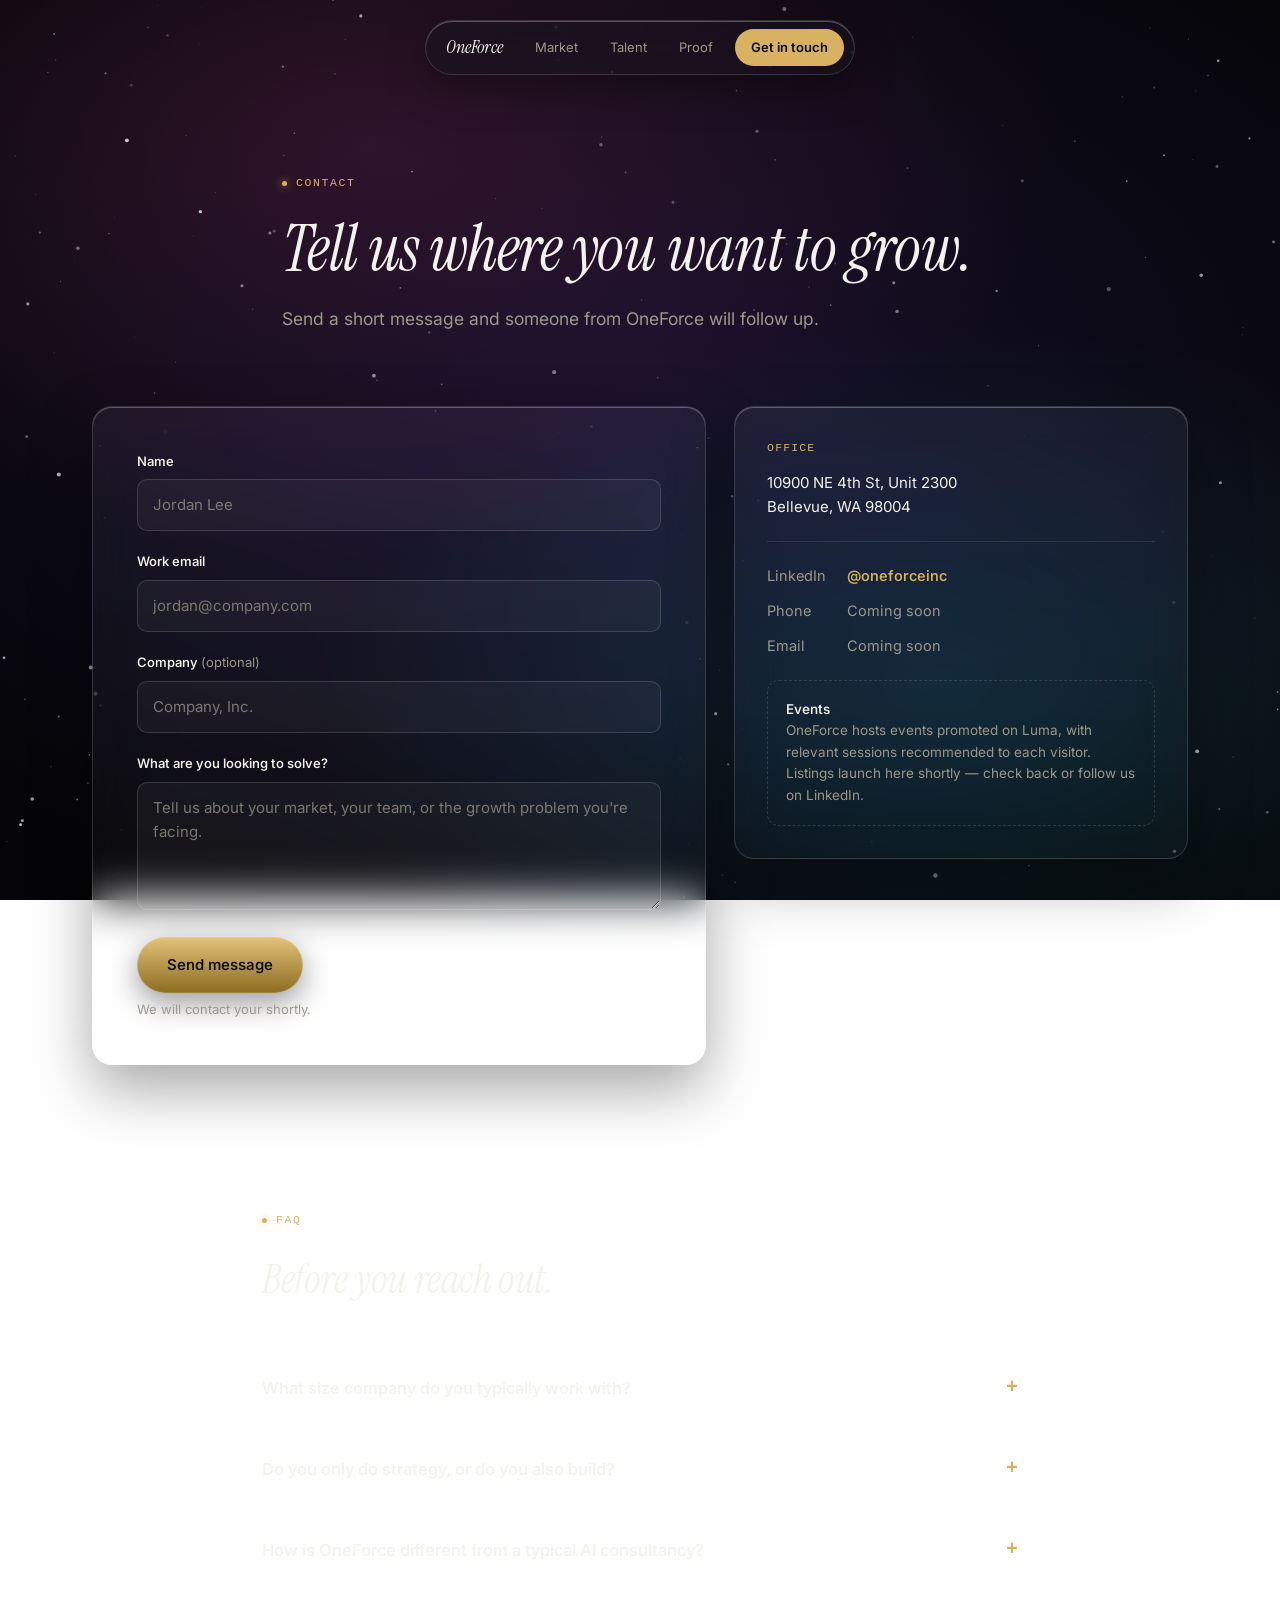
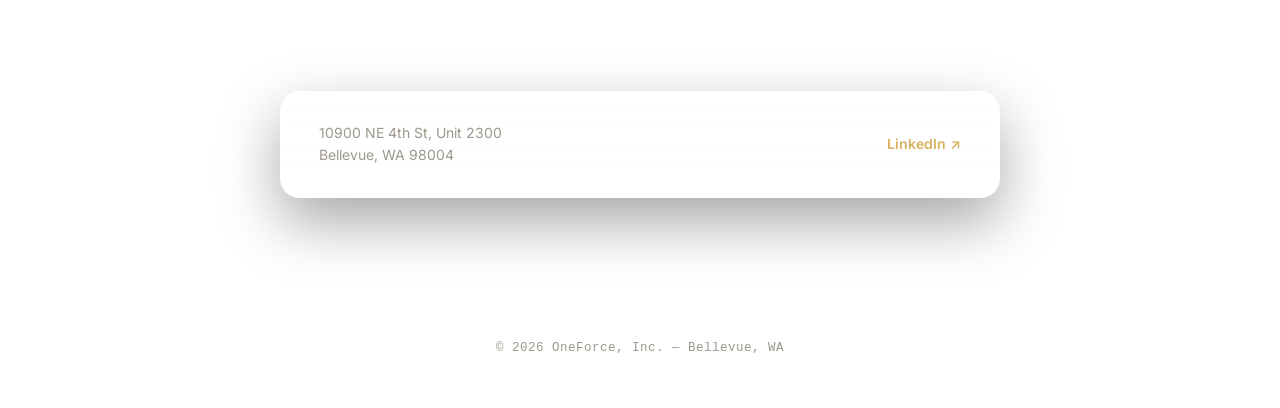
==== contact.html @ 1fc318dc "Add deep-space starfield + nebula background layers behind all content (borrowed from Input/stars.md" ====
<!doctype html>
<html lang="en">
<head>
<meta charset="utf-8" />
<meta name="viewport" content="width=device-width, initial-scale=1" />
<title>Contact — OneForce</title>
<link rel="icon" type="image/svg+xml" href="favicon.svg" />
<meta property="og:type" content="website" />
<meta property="og:title" content="Contact — OneForce" />
<meta property="og:description" content="Get in touch with OneForce to talk through your go-to-market or talent intelligence roadmap." />
<meta property="og:image" content="og-image.png" />
<meta property="og:image:width" content="1200" />
<meta property="og:image:height" content="630" />
<meta name="twitter:card" content="summary_large_image" />
<meta name="twitter:title" content="Contact — OneForce" />
<meta name="twitter:description" content="Get in touch with OneForce to talk through your go-to-market or talent intelligence roadmap." />
<meta name="twitter:image" content="og-image.png" />
<meta name="description" content="Get in touch with OneForce to talk through your go-to-market or talent intelligence roadmap." />
<link rel="preconnect" href="https://fonts.googleapis.com" />
<link rel="preconnect" href="https://fonts.gstatic.com" crossorigin />
<link href="https://fonts.googleapis.com/css2?family=Instrument+Serif:ital@0;1&family=Inter:wght@400;500;600&display=swap" rel="stylesheet" />
<style>
  :root {
    --bg:        oklch(14% 0.012 260);
    --bg-2:      oklch(18% 0.015 260);
    --fg:        oklch(96% 0.008 90);
    --muted:     oklch(68% 0.018 90);
    --accent:    oklch(78% 0.11 85);
    --accent-2:  oklch(55% 0.10 85);
    --danger:    oklch(70% 0.16 27);
    --glass:     rgba(255,255,255,0.05);
    --glass-2:   rgba(255,255,255,0.02);
    --glass-border: rgba(255,255,255,0.14);
    --glass-hi:  rgba(255,255,255,0.28);

    --font-display: 'Instrument Serif', Georgia, 'Iowan Old Style', serif;
    --font-body: 'Inter', -apple-system, BlinkMacSystemFont, 'Segoe UI', system-ui, sans-serif;
    --font-mono: ui-monospace, 'SF Mono', Menlo, monospace;
  }

  * { box-sizing: border-box; }
  html { scroll-behavior: smooth; }
  body {
    margin: 0;
    background: transparent;
    color: var(--fg);
    font-family: var(--font-body);
    font-size: 16px;
    line-height: 1.6;
    -webkit-font-smoothing: antialiased;
    overflow-x: hidden;
  }

  /* ---------- deep-space background layers (borrowed treatment, Input/stars.md) ---------- */
  .bg-nebula {
    position: fixed;
    inset: 0;
    z-index: -2;
    pointer-events: none;
    background:
      radial-gradient(ellipse 55% 45% at 18% 10%, rgba(255,77,157,0.14), transparent 62%),
      radial-gradient(ellipse 50% 42% at 84% 86%, rgba(70,229,255,0.12), transparent 62%),
      radial-gradient(ellipse 90% 75% at 50% 42%, rgba(27,20,56,0.65), transparent 72%),
      #050507;
    background-size: 160% 160%, 160% 160%, 120% 120%, 100% 100%;
    background-position: 0% 0%, 100% 100%, 50% 45%, 50% 50%;
    animation: nebula-drift 100s ease-in-out infinite alternate;
  }
  @keyframes nebula-drift {
    0%   { background-position: 0% 0%,  100% 100%, 50% 45%, 50% 50%; }
    100% { background-position: 6% 5%,  94% 95%,   54% 41%, 50% 50%; }
  }
  #bg-starfield {
    position: fixed;
    inset: 0;
    z-index: -1;
    pointer-events: none;
    width: 100%;
    height: 100%;
  }
  @media (prefers-reduced-motion: reduce) {
    .bg-nebula { animation: none; }
  }
  img, svg, canvas { display: block; max-width: 100%; }
  a { color: inherit; text-decoration: none; }
  p { margin: 0; }
  ul { margin: 0; padding: 0; list-style: none; }
  button { font: inherit; }

  .wrap { max-width: 1160px; margin: 0 auto; padding: 0 32px; }

  h1, h2, h3 {
    font-family: var(--font-display);
    font-style: italic;
    font-weight: 400;
    margin: 0;
    letter-spacing: -0.01em;
  }

  .eyebrow {
    display: inline-flex;
    align-items: center;
    gap: 9px;
    font-family: var(--font-mono);
    font-size: 11.5px;
    letter-spacing: 0.14em;
    text-transform: uppercase;
    color: var(--accent);
  }
  .eyebrow::before {
    content: "";
    width: 5px; height: 5px;
    border-radius: 50%;
    background: var(--accent);
    box-shadow: 0 0 8px var(--accent);
  }

  /* ---------- word-by-word blur reveal ---------- */
  .bw {
    display: inline-block;
    filter: blur(14px);
    opacity: 0;
    transform: translateY(0.2em);
    transition: filter 0.85s cubic-bezier(.2,.7,.2,1), opacity 0.85s cubic-bezier(.2,.7,.2,1), transform 0.85s cubic-bezier(.2,.7,.2,1);
  }
  .blur-target.in-view .bw { filter: blur(0); opacity: 1; transform: translateY(0); }
  @media (prefers-reduced-motion: reduce) {
    .bw { filter: none; opacity: 1; transform: none; transition: none; }
  }

  /* ---------- nav ---------- */
  .site-nav {
    position: fixed;
    top: 20px;
    left: 50%;
    transform: translateX(-50%);
    z-index: 200;
    display: flex;
    align-items: center;
    gap: 4px;
    padding: 8px 10px;
    border-radius: 999px;
    background: rgba(20,20,24,0.5);
    backdrop-filter: blur(16px) saturate(140%);
    -webkit-backdrop-filter: blur(16px) saturate(140%);
    border: 1px solid var(--glass-border);
    box-shadow: inset 0 1px 0 var(--glass-hi), 0 12px 40px rgba(0,0,0,0.35);
  }
  .site-nav .brand {
    font-family: var(--font-display);
    font-style: italic;
    font-size: 18px;
    padding: 0 14px 0 10px;
    color: var(--fg);
    white-space: nowrap;
  }
  .site-nav a.link {
    padding: 8px 14px;
    border-radius: 999px;
    font-size: 13px;
    color: var(--muted);
    transition: color 0.2s, background 0.2s;
    white-space: nowrap;
  }
  .site-nav a.link:hover { color: var(--fg); background: rgba(255,255,255,0.06); }
  .site-nav a.link[aria-current="page"] { color: var(--fg); background: rgba(255,255,255,0.08); }
  .site-nav .nav-cta {
    margin-left: 4px;
    padding: 8px 16px;
    border-radius: 999px;
    background: var(--accent);
    color: oklch(16% 0.01 260);
    font-size: 13px;
    font-weight: 600;
    white-space: nowrap;
  }
  @media (max-width: 720px) {
    .site-nav .link { display: none; }
  }

  /* ---------- glass primitives ---------- */
  .glass {
    background: linear-gradient(180deg, var(--glass), var(--glass-2));
    backdrop-filter: blur(22px) saturate(140%);
    -webkit-backdrop-filter: blur(22px) saturate(140%);
    border: 1px solid var(--glass-border);
    border-radius: 20px;
    box-shadow: inset 0 1px 0 var(--glass-hi), 0 24px 60px rgba(0,0,0,0.35);
    position: relative;
  }

  .btn {
    display: inline-flex;
    align-items: center;
    gap: 10px;
    padding: 16px 30px;
    border-radius: 999px;
    font-size: 15px;
    font-weight: 550;
    border: none;
    cursor: pointer;
    transition: transform 0.15s ease, box-shadow 0.2s ease, border-color 0.2s;
  }
  .btn:active { transform: translateY(1px); }
  .btn-gold {
    background: linear-gradient(180deg, oklch(83% 0.10 88), var(--accent-2));
    color: oklch(16% 0.01 260);
    box-shadow: 0 10px 30px rgba(0,0,0,0.4), 0 0 0 1px rgba(255,255,255,0.15) inset;
  }
  .btn-gold:hover { box-shadow: 0 14px 36px rgba(0,0,0,0.45), 0 0 24px color-mix(in oklch, var(--accent) 55%, transparent); }
  .btn-glass {
    background: linear-gradient(180deg, rgba(255,255,255,0.14), rgba(255,255,255,0.04));
    backdrop-filter: blur(14px);
    -webkit-backdrop-filter: blur(14px);
    border: 1px solid var(--glass-border);
    color: var(--fg);
    box-shadow: inset 0 1px 0 var(--glass-hi);
  }
  .btn-glass:hover { border-color: color-mix(in oklch, var(--accent) 50%, var(--glass-border)); }

  /* ---------- page hero ---------- */
  .page-hero {
    padding: 168px 0 72px;
    position: relative;
  }
  .page-hero .wrap { max-width: 780px; }
  .page-hero h1 {
    font-size: clamp(38px, 5.4vw, 64px);
    line-height: 1.08;
    margin: 20px 0 22px;
  }
  .page-hero .lede {
    max-width: 56ch;
    font-size: 17.5px;
    color: var(--muted);
    line-height: 1.65;
  }

  /* ---------- chapters ---------- */
  .chapter { padding: 0 0 140px; position: relative; }
  .chapter.tight { padding: 0 0 100px; }

  /* ---------- contact grid ---------- */
  .contact-grid { display: grid; grid-template-columns: 1.15fr 0.85fr; gap: 28px; align-items: start; }
  .contact-card { padding: 44px; }

  .form-field { margin-bottom: 20px; }
  .form-field label { display: block; font-size: 13px; font-weight: 550; margin-bottom: 8px; color: var(--fg); }
  .form-field input, .form-field textarea {
    width: 100%;
    padding: 13px 15px;
    border-radius: 10px;
    background: rgba(255,255,255,0.04);
    border: 1px solid var(--glass-border);
    font: inherit;
    font-size: 15px;
    color: var(--fg);
  }
  .form-field input::placeholder, .form-field textarea::placeholder { color: color-mix(in oklch, var(--muted) 75%, transparent); }
  .form-field input:focus, .form-field textarea:focus {
    outline: none;
    border-color: var(--accent);
    box-shadow: 0 0 0 3px color-mix(in oklch, var(--accent) 25%, transparent);
  }
  .form-field textarea { resize: vertical; min-height: 128px; }
  .form-error { color: var(--danger); font-size: 12.5px; margin-top: 7px; display: none; }
  .form-field.invalid input, .form-field.invalid textarea { border-color: var(--danger); }
  .form-field.invalid .form-error { display: block; }
  .form-note { font-size: 13px; color: var(--muted); margin-top: 6px; }
  .form-status { margin-top: 18px; font-size: 14.5px; padding: 14px 16px; border-radius: 10px; display: none; border: 1px solid var(--glass-border); }
  .form-status.show { display: block; }
  .form-status.ok { color: var(--fg); background: color-mix(in oklch, var(--accent-2) 22%, var(--bg-2)); border-color: color-mix(in oklch, var(--accent) 40%, var(--glass-border)); }

  .info-card { padding: 32px; }
  .info-card h3 { font-family: var(--font-mono); font-style: normal; font-size: 11.5px; letter-spacing: 0.1em; text-transform: uppercase; color: var(--accent); margin-bottom: 14px; }
  .info-card .addr { font-size: 15px; color: var(--fg); margin-bottom: 22px; line-height: 1.6; }
  .info-card .divider { height: 1px; background: rgba(255,255,255,0.1); margin: 22px 0; }
  .info-card .row { display: flex; align-items: center; gap: 10px; font-size: 14.5px; margin-bottom: 12px; }
  .info-card .row .k { color: var(--muted); min-width: 70px; }
  .info-card .row a { color: var(--accent); font-weight: 550; }
  .events-note { margin-top: 22px; padding: 18px; border: 1px dashed var(--glass-border); border-radius: 12px; font-size: 13.5px; color: var(--muted); line-height: 1.6; }
  .events-note strong { color: var(--fg); font-weight: 550; }

  /* ---------- FAQ ---------- */
  .faq-list { display: flex; flex-direction: column; }
  .faq-item { border-top: 1px solid rgba(255,255,255,0.1); padding: 24px 0; }
  .faq-item:last-child { border-bottom: 1px solid rgba(255,255,255,0.1); }
  .faq-item summary {
    cursor: pointer;
    font-family: var(--font-body);
    font-size: 16.5px;
    font-weight: 550;
    list-style: none;
    display: flex;
    justify-content: space-between;
    align-items: center;
    gap: 20px;
  }
  .faq-item summary::-webkit-details-marker { display: none; }
  .faq-item summary::after {
    content: "+";
    font-family: var(--font-mono);
    color: var(--accent);
    font-size: 20px;
    flex: none;
    transition: transform 0.2s;
  }
  .faq-item[open] summary::after { content: "\2212"; }
  .faq-item p { margin-top: 14px; color: var(--muted); font-size: 15px; line-height: 1.7; max-width: 70ch; }

  /* ---------- closing / contact strip (matches home) ---------- */
  .contact-strip {
    max-width: 720px;
    margin: 0 auto;
    padding: 30px 38px;
    display: flex;
    justify-content: space-between;
    align-items: center;
    flex-wrap: wrap;
    gap: 18px;
  }
  .contact-strip .addr { font-size: 14px; color: var(--muted); line-height: 1.6; }
  .contact-strip a.social { font-size: 14px; font-weight: 600; color: var(--accent); }

  .site-foot {
    text-align: center;
    padding: 40px 0 50px;
    font-size: 12.5px;
    color: var(--muted);
    font-family: var(--font-mono);
    letter-spacing: 0.04em;
  }

  @media (max-width: 900px) {
    .contact-grid { grid-template-columns: 1fr; }
    .contact-card { padding: 30px; }
    .chapter { padding: 0 0 96px; }
    .page-hero { padding: 140px 0 56px; }
    .contact-strip { flex-direction: column; align-items: flex-start; text-align: left; }
  }
  @media (max-width: 560px) {
    .wrap { padding: 0 20px; }
  }
</style>
</head>
<body>

<script>
(function () {
  var nebula = document.createElement('div');
  nebula.className = 'bg-nebula';
  nebula.setAttribute('aria-hidden', 'true');
  document.body.insertBefore(nebula, document.body.firstChild);

  var bgCanvas = document.createElement('canvas');
  bgCanvas.id = 'bg-starfield';
  bgCanvas.setAttribute('aria-hidden', 'true');
  document.body.insertBefore(bgCanvas, nebula.nextSibling);

  var ctx = bgCanvas.getContext('2d');
  var reduceMotion = window.matchMedia('(prefers-reduced-motion: reduce)').matches;
  var layers;

  var DEPTHS = [
    { count: 140, r: [0.4, 1.0], speed: 0.006, alpha: [0.25, 0.5] },
    { count: 90,  r: [0.8, 1.6], speed: 0.014, alpha: [0.4, 0.7] },
    { count: 45,  r: [1.2, 2.2], speed: 0.026, alpha: [0.55, 0.9] }
  ];

  function resizeBg() {
    bgCanvas.width = window.innerWidth * devicePixelRatio;
    bgCanvas.height = window.innerHeight * devicePixelRatio;
    bgCanvas.style.width = window.innerWidth + 'px';
    bgCanvas.style.height = window.innerHeight + 'px';
    ctx.setTransform(devicePixelRatio, 0, 0, devicePixelRatio, 0, 0);
  }

  function initBg() {
    var w = window.innerWidth, h = window.innerHeight;
    layers = DEPTHS.map(function (d) {
      var stars = [];
      for (var i = 0; i < d.count; i++) {
        stars.push({
          x: Math.random() * w,
          y: Math.random() * h,
          r: d.r[0] + Math.random() * (d.r[1] - d.r[0]),
          a: d.alpha[0] + Math.random() * (d.alpha[1] - d.alpha[0]),
          tw: Math.random() * Math.PI * 2
        });
      }
      return { stars: stars, speed: d.speed };
    });
  }

  function stepBg(t) {
    var w = window.innerWidth, h = window.innerHeight;
    ctx.clearRect(0, 0, w, h);
    layers.forEach(function (layer) {
      layer.stars.forEach(function (s) {
        s.y += layer.speed;
        if (s.y > h) { s.y = 0; s.x = Math.random() * w; }
        var flicker = reduceMotion ? 1 : 0.75 + 0.25 * Math.sin(t / 900 + s.tw);
        ctx.beginPath();
        ctx.arc(s.x, s.y, s.r, 0, Math.PI * 2);
        ctx.fillStyle = 'rgba(232,236,245,' + (s.a * flicker) + ')';
        ctx.fill();
      });
    });
    if (!reduceMotion) requestAnimationFrame(stepBg);
  }

  resizeBg();
  initBg();
  stepBg(0);
  window.addEventListener('resize', function () { resizeBg(); initBg(); if (reduceMotion) stepBg(0); });
})();
</script>

<nav class="site-nav" data-od-id="nav">
  <span class="brand">OneForce</span>
  <a href="index.html#intelligence" class="link">Market</a>
  <a href="index.html#talent" class="link">Talent</a>
  <a href="index.html#proof" class="link">Proof</a>
  <a href="contact.html" class="nav-cta" aria-current="page">Get in touch</a>
</nav>

<header class="page-hero" data-od-id="hero">
  <div class="wrap">
    <span class="eyebrow">Contact</span>
    <h1 class="blur-target">Tell us where you want to grow.</h1>
    <p class="lede">Send a short message and someone from OneForce will follow up.</p>
  </div>
</header>

<section class="chapter" data-od-id="contact-main">
  <div class="wrap contact-grid">
    <div class="glass contact-card">
      <form id="contact-form" novalidate>
        <div class="form-field">
          <label for="f-name">Name</label>
          <input type="text" id="f-name" name="name" placeholder="Jordan Lee" autocomplete="name" />
          <p class="form-error">Please enter your name.</p>
        </div>
        <div class="form-field">
          <label for="f-email">Work email</label>
          <input type="email" id="f-email" name="email" placeholder="jordan@company.com" autocomplete="email" />
          <p class="form-error">Please enter a valid email address.</p>
        </div>
        <div class="form-field">
          <label for="f-company">Company <span style="color:var(--muted); font-weight:400;">(optional)</span></label>
          <input type="text" id="f-company" name="company" placeholder="Company, Inc." autocomplete="organization" />
        </div>
        <div class="form-field">
          <label for="f-message">What are you looking to solve?</label>
          <textarea id="f-message" name="message" placeholder="Tell us about your market, your team, or the growth problem you're facing."></textarea>
          <p class="form-error">Tell us a little more — a sentence or two is enough.</p>
        </div>
        <button type="submit" class="btn btn-gold">Send message</button>
        <p class="form-note">We will contact your shortly.</p>
        <div class="form-status" id="form-status"></div>
      </form>
    </div>

    <aside class="glass info-card">
      <h3>Office</h3>
      <p class="addr">10900 NE 4th St, Unit 2300<br />Bellevue, WA 98004</p>
      <div class="divider"></div>
      <div class="row"><span class="k">LinkedIn</span><a href="https://www.linkedin.com/company/oneforceinc/" target="_blank" rel="noopener">@oneforceinc</a></div>
      <div class="row"><span class="k">Phone</span><span style="color:var(--muted);">Coming soon</span></div>
      <div class="row"><span class="k">Email</span><span style="color:var(--muted);">Coming soon</span></div>
      <div class="events-note">
        <strong>Events</strong><br />
        OneForce hosts events promoted on Luma, with relevant sessions recommended to each visitor. Listings launch here shortly — check back or follow us on LinkedIn.
      </div>
    </aside>
  </div>
</section>

<section class="chapter tight" data-od-id="faq">
  <div class="wrap" style="max-width: 820px;">
    <span class="eyebrow">FAQ</span>
    <h2 class="blur-target" style="margin-top: 16px; font-size: clamp(28px, 3.4vw, 40px);">Before you reach out.</h2>
    <div class="faq-list" style="margin-top: 36px;">
      <details class="faq-item">
        <summary>What size company do you typically work with?</summary>
        <p>Most engagements are with mid-market and enterprise companies in roughly the $100M–$1B revenue range — often technology services businesses, though we work across industries with companies that are technology-literate and ready to adopt agentic AI.</p>
      </details>
      <details class="faq-item">
        <summary>Do you only do strategy, or do you also build?</summary>
        <p>Both. We prioritize an AI-adoption roadmap by impact and ROI, then can drive the transformation ourselves and build custom solutions where warranted.</p>
      </details>
      <details class="faq-item">
        <summary>How is OneForce different from a typical AI consultancy?</summary>
        <p>We combine transformation-level business dialogue with deep technical roots — the team has enterprise IT-deployment and product-engineering backgrounds from companies like Apple, Microsoft, HP, Intel, and Amazon, plus serial-entrepreneurship experience scaling startups past $100M in revenue.</p>
      </details>
    </div>
  </div>
</section>

<section class="chapter tight" data-od-id="closing-strip">
  <div class="wrap">
    <div class="glass contact-strip">
      <div class="addr">10900 NE 4th St, Unit 2300<br />Bellevue, WA 98004</div>
      <a href="https://www.linkedin.com/company/oneforceinc/" target="_blank" rel="noopener" class="social">LinkedIn ↗</a>
    </div>
  </div>
</section>

<footer class="site-foot" data-od-id="footer">© 2026 OneForce, Inc. — Bellevue, WA</footer>

<script>
(function () {
  // ---------- word-by-word blur reveal ----------
  function wrapWords(el) {
    var text = el.textContent;
    el.innerHTML = text.split(/(\s+)/).map(function (part) {
      if (part.trim() === '') return part;
      return '<span class="bw">' + part + '</span>';
    }).join('');
    var i = 0;
    el.querySelectorAll('.bw').forEach(function (span) {
      span.style.transitionDelay = (i * 45) + 'ms';
      i++;
    });
  }
  var targets = document.querySelectorAll('.blur-target');
  targets.forEach(wrapWords);

  if ('IntersectionObserver' in window) {
    var io = new IntersectionObserver(function (entries) {
      entries.forEach(function (entry) {
        if (entry.isIntersecting) {
          entry.target.classList.add('in-view');
          io.unobserve(entry.target);
        }
      });
    }, { threshold: 0.4 });
    targets.forEach(function (t) { io.observe(t); });
  } else {
    targets.forEach(function (t) { t.classList.add('in-view'); });
  }

  // ---------- contact form ----------
  // Deployed as a Google Apps Script Web App bound to the intake Sheet —
  // it appends a row and emails the notify address in one doPost(). See
  // the Code.gs shared alongside this file for the exact script.
  var SHEET_ENDPOINT = 'https://script.google.com/macros/s/AKfycbzWoucciRr1GAkGWt4qey-22a7hxx4Ns76UbYdkIoBStPXYkrtLNIcgG5QmvM5SS-G2/exec';

  var form = document.getElementById('contact-form');
  if (!form) return;
  var status = document.getElementById('form-status');
  var submitBtn = form.querySelector('button[type="submit"]');
  var submitLabel = submitBtn ? submitBtn.textContent : 'Send message';

  function setInvalid(field, invalid) {
    field.closest('.form-field').classList.toggle('invalid', invalid);
  }

  form.addEventListener('submit', function (e) {
    e.preventDefault();
    var name = form.querySelector('#f-name');
    var email = form.querySelector('#f-email');
    var company = form.querySelector('#f-company');
    var message = form.querySelector('#f-message');
    var emailOk = /^[^\s@]+@[^\s@]+\.[^\s@]+$/.test(email.value.trim());
    var nameOk = name.value.trim().length > 1;
    var messageOk = message.value.trim().length > 8;

    setInvalid(name, !nameOk);
    setInvalid(email, !emailOk);
    setInvalid(message, !messageOk);

    if (!nameOk || !emailOk || !messageOk) {
      status.textContent = 'Please fill in your name, a valid email, and a short message.';
      status.className = 'form-status show';
      return;
    }

    var payload = new FormData();
    payload.append('name', name.value.trim());
    payload.append('email', email.value.trim());
    payload.append('company', company.value.trim());
    payload.append('message', message.value.trim());
    payload.append('page', location.href);
    payload.append('submittedAt', new Date().toISOString());

    if (submitBtn) { submitBtn.disabled = true; submitBtn.textContent = 'Sending…'; }

    // mode: 'no-cors' — Apps Script Web Apps don't return CORS headers, so
    // the response is opaque. That's fine: the script has already appended
    // the row and sent the email server-side by the time fetch resolves.
    // A network-level failure (offline, wrong URL, script not deployed)
    // still rejects the promise and falls into .catch below.
    fetch(SHEET_ENDPOINT, { method: 'POST', mode: 'no-cors', body: payload })
      .then(function () {
        form.reset();
        status.textContent = 'Thanks — your message is on its way. We typically reply within one business day.';
        status.className = 'form-status show ok';
      })
      .catch(function () {
        status.textContent = 'Something went wrong sending your message — please email us directly or reach out via LinkedIn.';
        status.className = 'form-status show';
      })
      .then(function () {
        if (submitBtn) { submitBtn.disabled = false; submitBtn.textContent = submitLabel; }
      });
  });
})();
</script>
</body>
</html>
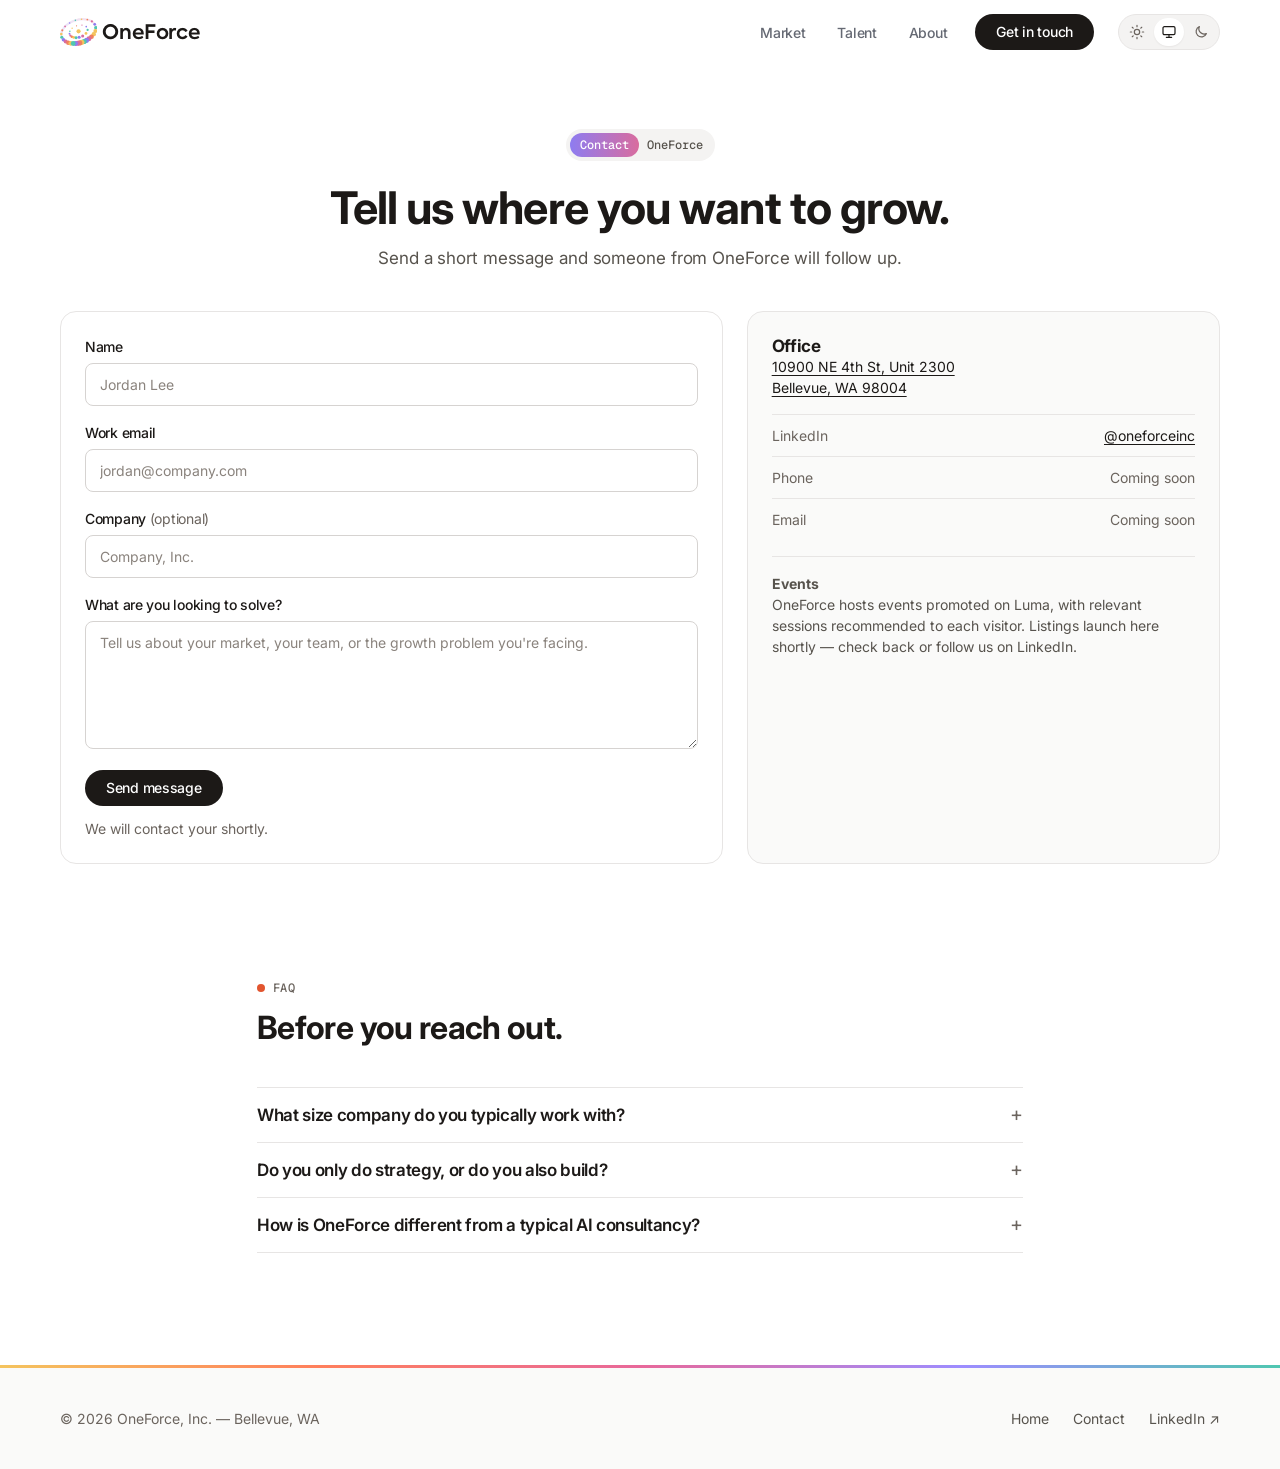
==== commit 45ec3fcf: "Deploy oneforce-website-design-7 to production Activity: ACT-00794" ====
--- a/contact.html
+++ b/contact.html
@@ -5,449 +5,70 @@
 <meta name="viewport" content="width=device-width, initial-scale=1" />
 <title>Contact — OneForce</title>
 <link rel="icon" type="image/svg+xml" href="favicon.svg" />
+<meta name="description" content="OneForce deploys agentic AI to map your market's hidden opportunity, and the talent to capture it." />
 <meta property="og:type" content="website" />
 <meta property="og:title" content="Contact — OneForce" />
-<meta property="og:description" content="Get in touch with OneForce to talk through your go-to-market or talent intelligence roadmap." />
+<meta property="og:description" content="OneForce deploys agentic AI to map your market's hidden opportunity, and the talent to capture it." />
 <meta property="og:image" content="og-image.png" />
-<meta property="og:image:width" content="1200" />
-<meta property="og:image:height" content="630" />
 <meta name="twitter:card" content="summary_large_image" />
-<meta name="twitter:title" content="Contact — OneForce" />
-<meta name="twitter:description" content="Get in touch with OneForce to talk through your go-to-market or talent intelligence roadmap." />
-<meta name="twitter:image" content="og-image.png" />
-<meta name="description" content="Get in touch with OneForce to talk through your go-to-market or talent intelligence roadmap." />
 <link rel="preconnect" href="https://fonts.googleapis.com" />
 <link rel="preconnect" href="https://fonts.gstatic.com" crossorigin />
-<link href="https://fonts.googleapis.com/css2?family=Instrument+Serif:ital@0;1&family=Inter:wght@400;500;600&display=swap" rel="stylesheet" />
-<style>
-  :root {
-    --bg:        oklch(14% 0.012 260);
-    --bg-2:      oklch(18% 0.015 260);
-    --fg:        oklch(96% 0.008 90);
-    --muted:     oklch(68% 0.018 90);
-    --accent:    oklch(78% 0.11 85);
-    --accent-2:  oklch(55% 0.10 85);
-    --danger:    oklch(70% 0.16 27);
-    --glass:     rgba(255,255,255,0.05);
-    --glass-2:   rgba(255,255,255,0.02);
-    --glass-border: rgba(255,255,255,0.14);
-    --glass-hi:  rgba(255,255,255,0.28);
-
-    --font-display: 'Instrument Serif', Georgia, 'Iowan Old Style', serif;
-    --font-body: 'Inter', -apple-system, BlinkMacSystemFont, 'Segoe UI', system-ui, sans-serif;
-    --font-mono: ui-monospace, 'SF Mono', Menlo, monospace;
-  }
-
-  * { box-sizing: border-box; }
-  html { scroll-behavior: smooth; }
-  body {
-    margin: 0;
-    background: transparent;
-    color: var(--fg);
-    font-family: var(--font-body);
-    font-size: 16px;
-    line-height: 1.6;
-    -webkit-font-smoothing: antialiased;
-    overflow-x: hidden;
-  }
-
-  /* ---------- deep-space background layers (borrowed treatment, Input/stars.md) ---------- */
-  .bg-nebula {
-    position: fixed;
-    inset: 0;
-    z-index: -2;
-    pointer-events: none;
-    background:
-      radial-gradient(ellipse 55% 45% at 18% 10%, rgba(255,77,157,0.14), transparent 62%),
-      radial-gradient(ellipse 50% 42% at 84% 86%, rgba(70,229,255,0.12), transparent 62%),
-      radial-gradient(ellipse 90% 75% at 50% 42%, rgba(27,20,56,0.65), transparent 72%),
-      #050507;
-    background-size: 160% 160%, 160% 160%, 120% 120%, 100% 100%;
-    background-position: 0% 0%, 100% 100%, 50% 45%, 50% 50%;
-    animation: nebula-drift 100s ease-in-out infinite alternate;
-  }
-  @keyframes nebula-drift {
-    0%   { background-position: 0% 0%,  100% 100%, 50% 45%, 50% 50%; }
-    100% { background-position: 6% 5%,  94% 95%,   54% 41%, 50% 50%; }
-  }
-  #bg-starfield {
-    position: fixed;
-    inset: 0;
-    z-index: -1;
-    pointer-events: none;
-    width: 100%;
-    height: 100%;
-  }
-  @media (prefers-reduced-motion: reduce) {
-    .bg-nebula { animation: none; }
-  }
-  img, svg, canvas { display: block; max-width: 100%; }
-  a { color: inherit; text-decoration: none; }
-  p { margin: 0; }
-  ul { margin: 0; padding: 0; list-style: none; }
-  button { font: inherit; }
-
-  .wrap { max-width: 1160px; margin: 0 auto; padding: 0 32px; }
-
-  h1, h2, h3 {
-    font-family: var(--font-display);
-    font-style: italic;
-    font-weight: 400;
-    margin: 0;
-    letter-spacing: -0.01em;
-  }
-
-  .eyebrow {
-    display: inline-flex;
-    align-items: center;
-    gap: 9px;
-    font-family: var(--font-mono);
-    font-size: 11.5px;
-    letter-spacing: 0.14em;
-    text-transform: uppercase;
-    color: var(--accent);
-  }
-  .eyebrow::before {
-    content: "";
-    width: 5px; height: 5px;
-    border-radius: 50%;
-    background: var(--accent);
-    box-shadow: 0 0 8px var(--accent);
-  }
-
-  /* ---------- word-by-word blur reveal ---------- */
-  .bw {
-    display: inline-block;
-    filter: blur(14px);
-    opacity: 0;
-    transform: translateY(0.2em);
-    transition: filter 0.85s cubic-bezier(.2,.7,.2,1), opacity 0.85s cubic-bezier(.2,.7,.2,1), transform 0.85s cubic-bezier(.2,.7,.2,1);
-  }
-  .blur-target.in-view .bw { filter: blur(0); opacity: 1; transform: translateY(0); }
-  @media (prefers-reduced-motion: reduce) {
-    .bw { filter: none; opacity: 1; transform: none; transition: none; }
-  }
-
-  /* ---------- nav ---------- */
-  .site-nav {
-    position: fixed;
-    top: 20px;
-    left: 50%;
-    transform: translateX(-50%);
-    z-index: 200;
-    display: flex;
-    align-items: center;
-    gap: 4px;
-    padding: 8px 10px;
-    border-radius: 999px;
-    background: rgba(20,20,24,0.5);
-    backdrop-filter: blur(16px) saturate(140%);
-    -webkit-backdrop-filter: blur(16px) saturate(140%);
-    border: 1px solid var(--glass-border);
-    box-shadow: inset 0 1px 0 var(--glass-hi), 0 12px 40px rgba(0,0,0,0.35);
-  }
-  .site-nav .brand {
-    font-family: var(--font-display);
-    font-style: italic;
-    font-size: 18px;
-    padding: 0 14px 0 10px;
-    color: var(--fg);
-    white-space: nowrap;
-  }
-  .site-nav a.link {
-    padding: 8px 14px;
-    border-radius: 999px;
-    font-size: 13px;
-    color: var(--muted);
-    transition: color 0.2s, background 0.2s;
-    white-space: nowrap;
-  }
-  .site-nav a.link:hover { color: var(--fg); background: rgba(255,255,255,0.06); }
-  .site-nav a.link[aria-current="page"] { color: var(--fg); background: rgba(255,255,255,0.08); }
-  .site-nav .nav-cta {
-    margin-left: 4px;
-    padding: 8px 16px;
-    border-radius: 999px;
-    background: var(--accent);
-    color: oklch(16% 0.01 260);
-    font-size: 13px;
-    font-weight: 600;
-    white-space: nowrap;
-  }
-  @media (max-width: 720px) {
-    .site-nav .link { display: none; }
-  }
-
-  /* ---------- glass primitives ---------- */
-  .glass {
-    background: linear-gradient(180deg, var(--glass), var(--glass-2));
-    backdrop-filter: blur(22px) saturate(140%);
-    -webkit-backdrop-filter: blur(22px) saturate(140%);
-    border: 1px solid var(--glass-border);
-    border-radius: 20px;
-    box-shadow: inset 0 1px 0 var(--glass-hi), 0 24px 60px rgba(0,0,0,0.35);
-    position: relative;
-  }
-
-  .btn {
-    display: inline-flex;
-    align-items: center;
-    gap: 10px;
-    padding: 16px 30px;
-    border-radius: 999px;
-    font-size: 15px;
-    font-weight: 550;
-    border: none;
-    cursor: pointer;
-    transition: transform 0.15s ease, box-shadow 0.2s ease, border-color 0.2s;
-  }
-  .btn:active { transform: translateY(1px); }
-  .btn-gold {
-    background: linear-gradient(180deg, oklch(83% 0.10 88), var(--accent-2));
-    color: oklch(16% 0.01 260);
-    box-shadow: 0 10px 30px rgba(0,0,0,0.4), 0 0 0 1px rgba(255,255,255,0.15) inset;
-  }
-  .btn-gold:hover { box-shadow: 0 14px 36px rgba(0,0,0,0.45), 0 0 24px color-mix(in oklch, var(--accent) 55%, transparent); }
-  .btn-glass {
-    background: linear-gradient(180deg, rgba(255,255,255,0.14), rgba(255,255,255,0.04));
-    backdrop-filter: blur(14px);
-    -webkit-backdrop-filter: blur(14px);
-    border: 1px solid var(--glass-border);
-    color: var(--fg);
-    box-shadow: inset 0 1px 0 var(--glass-hi);
-  }
-  .btn-glass:hover { border-color: color-mix(in oklch, var(--accent) 50%, var(--glass-border)); }
-
-  /* ---------- page hero ---------- */
-  .page-hero {
-    padding: 168px 0 72px;
-    position: relative;
-  }
-  .page-hero .wrap { max-width: 780px; }
-  .page-hero h1 {
-    font-size: clamp(38px, 5.4vw, 64px);
-    line-height: 1.08;
-    margin: 20px 0 22px;
-  }
-  .page-hero .lede {
-    max-width: 56ch;
-    font-size: 17.5px;
-    color: var(--muted);
-    line-height: 1.65;
-  }
-
-  /* ---------- chapters ---------- */
-  .chapter { padding: 0 0 140px; position: relative; }
-  .chapter.tight { padding: 0 0 100px; }
-
-  /* ---------- contact grid ---------- */
-  .contact-grid { display: grid; grid-template-columns: 1.15fr 0.85fr; gap: 28px; align-items: start; }
-  .contact-card { padding: 44px; }
-
-  .form-field { margin-bottom: 20px; }
-  .form-field label { display: block; font-size: 13px; font-weight: 550; margin-bottom: 8px; color: var(--fg); }
-  .form-field input, .form-field textarea {
-    width: 100%;
-    padding: 13px 15px;
-    border-radius: 10px;
-    background: rgba(255,255,255,0.04);
-    border: 1px solid var(--glass-border);
-    font: inherit;
-    font-size: 15px;
-    color: var(--fg);
-  }
-  .form-field input::placeholder, .form-field textarea::placeholder { color: color-mix(in oklch, var(--muted) 75%, transparent); }
-  .form-field input:focus, .form-field textarea:focus {
-    outline: none;
-    border-color: var(--accent);
-    box-shadow: 0 0 0 3px color-mix(in oklch, var(--accent) 25%, transparent);
-  }
-  .form-field textarea { resize: vertical; min-height: 128px; }
-  .form-error { color: var(--danger); font-size: 12.5px; margin-top: 7px; display: none; }
-  .form-field.invalid input, .form-field.invalid textarea { border-color: var(--danger); }
-  .form-field.invalid .form-error { display: block; }
-  .form-note { font-size: 13px; color: var(--muted); margin-top: 6px; }
-  .form-status { margin-top: 18px; font-size: 14.5px; padding: 14px 16px; border-radius: 10px; display: none; border: 1px solid var(--glass-border); }
-  .form-status.show { display: block; }
-  .form-status.ok { color: var(--fg); background: color-mix(in oklch, var(--accent-2) 22%, var(--bg-2)); border-color: color-mix(in oklch, var(--accent) 40%, var(--glass-border)); }
-
-  .info-card { padding: 32px; }
-  .info-card h3 { font-family: var(--font-mono); font-style: normal; font-size: 11.5px; letter-spacing: 0.1em; text-transform: uppercase; color: var(--accent); margin-bottom: 14px; }
-  .info-card .addr { font-size: 15px; color: var(--fg); margin-bottom: 22px; line-height: 1.6; }
-  .info-card .divider { height: 1px; background: rgba(255,255,255,0.1); margin: 22px 0; }
-  .info-card .row { display: flex; align-items: center; gap: 10px; font-size: 14.5px; margin-bottom: 12px; }
-  .info-card .row .k { color: var(--muted); min-width: 70px; }
-  .info-card .row a { color: var(--accent); font-weight: 550; }
-  .events-note { margin-top: 22px; padding: 18px; border: 1px dashed var(--glass-border); border-radius: 12px; font-size: 13.5px; color: var(--muted); line-height: 1.6; }
-  .events-note strong { color: var(--fg); font-weight: 550; }
-
-  /* ---------- FAQ ---------- */
-  .faq-list { display: flex; flex-direction: column; }
-  .faq-item { border-top: 1px solid rgba(255,255,255,0.1); padding: 24px 0; }
-  .faq-item:last-child { border-bottom: 1px solid rgba(255,255,255,0.1); }
-  .faq-item summary {
-    cursor: pointer;
-    font-family: var(--font-body);
-    font-size: 16.5px;
-    font-weight: 550;
-    list-style: none;
-    display: flex;
-    justify-content: space-between;
-    align-items: center;
-    gap: 20px;
-  }
-  .faq-item summary::-webkit-details-marker { display: none; }
-  .faq-item summary::after {
-    content: "+";
-    font-family: var(--font-mono);
-    color: var(--accent);
-    font-size: 20px;
-    flex: none;
-    transition: transform 0.2s;
-  }
-  .faq-item[open] summary::after { content: "\2212"; }
-  .faq-item p { margin-top: 14px; color: var(--muted); font-size: 15px; line-height: 1.7; max-width: 70ch; }
-
-  /* ---------- closing / contact strip (matches home) ---------- */
-  .contact-strip {
-    max-width: 720px;
-    margin: 0 auto;
-    padding: 30px 38px;
-    display: flex;
-    justify-content: space-between;
-    align-items: center;
-    flex-wrap: wrap;
-    gap: 18px;
-  }
-  .contact-strip .addr { font-size: 14px; color: var(--muted); line-height: 1.6; }
-  .contact-strip a.social { font-size: 14px; font-weight: 600; color: var(--accent); }
-
-  .site-foot {
-    text-align: center;
-    padding: 40px 0 50px;
-    font-size: 12.5px;
-    color: var(--muted);
-    font-family: var(--font-mono);
-    letter-spacing: 0.04em;
-  }
-
-  @media (max-width: 900px) {
-    .contact-grid { grid-template-columns: 1fr; }
-    .contact-card { padding: 30px; }
-    .chapter { padding: 0 0 96px; }
-    .page-hero { padding: 140px 0 56px; }
-    .contact-strip { flex-direction: column; align-items: flex-start; text-align: left; }
-  }
-  @media (max-width: 560px) {
-    .wrap { padding: 0 20px; }
-  }
-</style>
+<link href="https://fonts.googleapis.com/css2?family=Inter:wght@400;500;600;700&family=Geist+Mono:wght@500&display=swap" rel="stylesheet" />
+<link rel="stylesheet" href="styles.css" />
+<script>(function(){try{var m=localStorage.getItem('of-theme');if(m==='light'||m==='dark')document.documentElement.setAttribute('data-theme',m)}catch(e){}})()</script>
+<meta name="color-scheme" content="light dark" />
+<meta name="theme-color" content="#FFFFFF" media="(prefers-color-scheme: light)" />
+<meta name="theme-color" content="#18324B" media="(prefers-color-scheme: dark)" />
 </head>
 <body>
-
-<script>
-(function () {
-  var nebula = document.createElement('div');
-  nebula.className = 'bg-nebula';
-  nebula.setAttribute('aria-hidden', 'true');
-  document.body.insertBefore(nebula, document.body.firstChild);
-
-  var bgCanvas = document.createElement('canvas');
-  bgCanvas.id = 'bg-starfield';
-  bgCanvas.setAttribute('aria-hidden', 'true');
-  document.body.insertBefore(bgCanvas, nebula.nextSibling);
-
-  var ctx = bgCanvas.getContext('2d');
-  var reduceMotion = window.matchMedia('(prefers-reduced-motion: reduce)').matches;
-  var layers;
-
-  var DEPTHS = [
-    { count: 140, r: [0.4, 1.0], speed: 0.006, alpha: [0.25, 0.5] },
-    { count: 90,  r: [0.8, 1.6], speed: 0.014, alpha: [0.4, 0.7] },
-    { count: 45,  r: [1.2, 2.2], speed: 0.026, alpha: [0.55, 0.9] }
-  ];
-
-  function resizeBg() {
-    bgCanvas.width = window.innerWidth * devicePixelRatio;
-    bgCanvas.height = window.innerHeight * devicePixelRatio;
-    bgCanvas.style.width = window.innerWidth + 'px';
-    bgCanvas.style.height = window.innerHeight + 'px';
-    ctx.setTransform(devicePixelRatio, 0, 0, devicePixelRatio, 0, 0);
-  }
-
-  function initBg() {
-    var w = window.innerWidth, h = window.innerHeight;
-    layers = DEPTHS.map(function (d) {
-      var stars = [];
-      for (var i = 0; i < d.count; i++) {
-        stars.push({
-          x: Math.random() * w,
-          y: Math.random() * h,
-          r: d.r[0] + Math.random() * (d.r[1] - d.r[0]),
-          a: d.alpha[0] + Math.random() * (d.alpha[1] - d.alpha[0]),
-          tw: Math.random() * Math.PI * 2
-        });
-      }
-      return { stars: stars, speed: d.speed };
-    });
-  }
-
-  function stepBg(t) {
-    var w = window.innerWidth, h = window.innerHeight;
-    ctx.clearRect(0, 0, w, h);
-    layers.forEach(function (layer) {
-      layer.stars.forEach(function (s) {
-        s.y += layer.speed;
-        if (s.y > h) { s.y = 0; s.x = Math.random() * w; }
-        var flicker = reduceMotion ? 1 : 0.75 + 0.25 * Math.sin(t / 900 + s.tw);
-        ctx.beginPath();
-        ctx.arc(s.x, s.y, s.r, 0, Math.PI * 2);
-        ctx.fillStyle = 'rgba(232,236,245,' + (s.a * flicker) + ')';
-        ctx.fill();
-      });
-    });
-    if (!reduceMotion) requestAnimationFrame(stepBg);
-  }
-
-  resizeBg();
-  initBg();
-  stepBg(0);
-  window.addEventListener('resize', function () { resizeBg(); initBg(); if (reduceMotion) stepBg(0); });
-})();
-</script>
-
-<nav class="site-nav" data-od-id="nav">
-  <span class="brand">OneForce</span>
-  <a href="index.html#intelligence" class="link">Market</a>
-  <a href="index.html#talent" class="link">Talent</a>
-  <a href="index.html#proof" class="link">Proof</a>
-  <a href="contact.html" class="nav-cta" aria-current="page">Get in touch</a>
-</nav>
-
-<header class="page-hero" data-od-id="hero">
-  <div class="wrap">
-    <span class="eyebrow">Contact</span>
-    <h1 class="blur-target">Tell us where you want to grow.</h1>
-    <p class="lede">Send a short message and someone from OneForce will follow up.</p>
-  </div>
-</header>
-
-<section class="chapter" data-od-id="contact-main">
-  <div class="wrap contact-grid">
-    <div class="glass contact-card">
+<a class="skip" href="#main">Skip to content</a>
+<header class="nav"><div class="wrap">
+  <a class="brand" href="index.html"><svg class="mark" aria-hidden="true" xmlns="http://www.w3.org/2000/svg" viewBox="56 124 432 323"><defs><linearGradient id="bg" x1="0" y1="0" x2="1" y2="0"><stop offset="0" stop-color="#8E7CF0"/><stop offset="1" stop-color="#D96C9E"/></linearGradient></defs><ellipse cx="270" cy="278" rx="205" ry="132" transform="rotate(-18.0 270 278)" fill="none" stroke="url(#bg)" stroke-opacity="0.2" stroke-width="26"/><circle cx="304.7" cy="137.9" r="9.3" fill="#F4C45E" fill-opacity="1"/><circle cx="371.3" cy="142.6" r="10.5" fill="#F0805F" fill-opacity="1"/><circle cx="232.9" cy="151.3" r="9.0" fill="#4FC7B0" fill-opacity="1"/><circle cx="423.8" cy="163.6" r="12.8" fill="#D96C9E" fill-opacity="1"/><circle cx="166.6" cy="180.8" r="9.2" fill="#8E7CF0" fill-opacity="1"/><circle cx="456.6" cy="196.5" r="15.9" fill="#8E7CF0" fill-opacity="1"/><circle cx="114.7" cy="221.3" r="10.2" fill="#D96C9E" fill-opacity="1"/><circle cx="469.0" cy="235.4" r="19.3" fill="#4FC7B0" fill-opacity="1"/><circle cx="82.5" cy="266.3" r="12.3" fill="#F0805F" fill-opacity="1"/><circle cx="463.6" cy="274.7" r="22.6" fill="#F4C45E" fill-opacity="1"/><circle cx="70.9" cy="309.6" r="15.0" fill="#F4C45E" fill-opacity="1"/><circle cx="445.4" cy="310.4" r="25.3" fill="#F4C45E" fill-opacity="1"/><circle cx="419.6" cy="340.4" r="27.3" fill="#F0805F" fill-opacity="1"/><circle cx="77.0" cy="346.8" r="18.0" fill="#4FC7B0" fill-opacity="1"/><circle cx="390.7" cy="364.1" r="28.7" fill="#D96C9E" fill-opacity="1"/><circle cx="95.8" cy="375.6" r="20.9" fill="#8E7CF0" fill-opacity="1"/><circle cx="361.6" cy="381.9" r="29.5" fill="#8E7CF0" fill-opacity="1"/><circle cx="333.9" cy="395.0" r="29.9" fill="#4FC7B0" fill-opacity="1"/><circle cx="122.0" cy="395.9" r="23.5" fill="#D96C9E" fill-opacity="1"/><circle cx="307.9" cy="404.5" r="30.0" fill="#F4C45E" fill-opacity="1"/><circle cx="151.3" cy="408.7" r="25.5" fill="#F0805F" fill-opacity="1"/><circle cx="283.3" cy="411.1" r="29.9" fill="#F0805F" fill-opacity="1"/><circle cx="259.2" cy="415.6" r="29.5" fill="#D96C9E" fill-opacity="1"/><circle cx="180.6" cy="415.7" r="27.1" fill="#F4C45E" fill-opacity="1"/><circle cx="234.5" cy="418.1" r="29.0" fill="#8E7CF0" fill-opacity="1"/><circle cx="208.5" cy="418.4" r="28.2" fill="#4FC7B0" fill-opacity="1"/><circle cx="309.4" cy="205.7" r="7.4" fill="#D96C9E" fill-opacity="1"/><circle cx="246.7" cy="214.1" r="7.0" fill="#F0805F" fill-opacity="1"/><circle cx="358.9" cy="224.1" r="9.6" fill="#8E7CF0" fill-opacity="1"/><circle cx="196.0" cy="242.3" r="7.4" fill="#F4C45E" fill-opacity="1"/><circle cx="374.7" cy="261.8" r="13.0" fill="#4FC7B0" fill-opacity="1"/><circle cx="169.8" cy="276.3" r="8.9" fill="#4FC7B0" fill-opacity="1"/><circle cx="355.9" cy="301.9" r="16.1" fill="#F4C45E" fill-opacity="1"/><circle cx="165.8" cy="305.4" r="10.9" fill="#8E7CF0" fill-opacity="1"/><circle cx="175.5" cy="326.2" r="12.9" fill="#D96C9E" fill-opacity="1"/><circle cx="317.7" cy="331.4" r="17.7" fill="#D96C9E" fill-opacity="1"/><circle cx="192.4" cy="339.7" r="14.6" fill="#F0805F" fill-opacity="1"/><circle cx="276.6" cy="346.7" r="17.9" fill="#8E7CF0" fill-opacity="1"/><circle cx="214.1" cy="347.8" r="16.1" fill="#F4C45E" fill-opacity="1"/><circle cx="241.6" cy="350.8" r="17.2" fill="#4FC7B0" fill-opacity="1"/><circle cx="270.0" cy="278.0" r="24.0" fill="#F4C45E" fill-opacity="1"/></svg><span>OneForce</span></a>
+  <a href="index.html#intelligence" class="l">Market</a>
+  <a href="index.html#talent" class="l">Talent</a>
+  <a href="index.html#about" class="l">About</a>
+  <a href="contact.html" class="btn btn-dark" aria-current="page">Get in touch</a>
+<div class="theme" role="group" aria-label="Colour theme">
+    <button type="button" data-mode="light" aria-pressed="false" aria-label="Light theme" title="Light"><svg viewBox="0 0 24 24" aria-hidden="true"><circle cx="12" cy="12" r="4"/><path d="M12 2v2M12 20v2M4.9 4.9l1.4 1.4M17.7 17.7l1.4 1.4M2 12h2M20 12h2M4.9 19.1l1.4-1.4M17.7 6.3l1.4-1.4"/></svg></button>
+    <button type="button" data-mode="system" aria-pressed="false" aria-label="System theme" title="System"><svg viewBox="0 0 24 24" aria-hidden="true"><rect x="3" y="4" width="18" height="12" rx="2"/><path d="M8 20h8M12 16v4"/></svg></button>
+    <button type="button" data-mode="dark" aria-pressed="false" aria-label="Dark theme" title="Dark"><svg viewBox="0 0 24 24" aria-hidden="true"><path d="M20 14.5A8 8 0 0 1 9.5 4a8 8 0 1 0 10.5 10.5z"/></svg></button>
+  </div>
+<button type="button" class="menu-btn" id="menu-btn" aria-expanded="false" aria-controls="mnav" aria-label="Menu"><svg viewBox="0 0 24 24" aria-hidden="true"><path d="M4 7h16M4 12h16M4 17h16"/></svg></button>
+</div>
+<nav class="mnav" id="mnav" aria-label="Sections">
+  <a href="index.html#intelligence" class="l">Market</a>
+  <a href="index.html#talent" class="l">Talent</a>
+  <a href="index.html#about" class="l">About</a>
+  <a href="contact.html" class="l">Contact</a>
+  <div class="theme" role="group" aria-label="Colour theme">
+    <button type="button" data-mode="light" aria-pressed="false" aria-label="Light theme" title="Light"><svg viewBox="0 0 24 24" aria-hidden="true"><circle cx="12" cy="12" r="4"/><path d="M12 2v2M12 20v2M4.9 4.9l1.4 1.4M17.7 17.7l1.4 1.4M2 12h2M20 12h2M4.9 19.1l1.4-1.4M17.7 6.3l1.4-1.4"/></svg></button>
+    <button type="button" data-mode="system" aria-pressed="false" aria-label="System theme" title="System"><svg viewBox="0 0 24 24" aria-hidden="true"><rect x="3" y="4" width="18" height="12" rx="2"/><path d="M8 20h8M12 16v4"/></svg></button>
+    <button type="button" data-mode="dark" aria-pressed="false" aria-label="Dark theme" title="Dark"><svg viewBox="0 0 24 24" aria-hidden="true"><path d="M20 14.5A8 8 0 0 1 9.5 4a8 8 0 1 0 10.5 10.5z"/></svg></button>
+  </div>
+</nav></header>
+<main id="main">
+<section class="page-hero wrap" data-od-id="hero">
+  <span class="eyebrow"><b>Contact</b>OneForce</span>
+  <h1>Tell us where you want to grow.</h1>
+  <p class="lede">Send a short message and someone from OneForce will follow up.</p>
+</section>
+
+<section class="wrap" data-od-id="contact-main">
+  <div class="contact-grid">
+    <div class="panel">
       <form id="contact-form" novalidate>
         <div class="form-field">
           <label for="f-name">Name</label>
-          <input type="text" id="f-name" name="name" placeholder="Jordan Lee" autocomplete="name" />
+          <input type="text" id="f-name" name="name" enterkeyhint="next" placeholder="Jordan Lee" autocomplete="name" />
           <p class="form-error">Please enter your name.</p>
         </div>
         <div class="form-field">
           <label for="f-email">Work email</label>
-          <input type="email" id="f-email" name="email" placeholder="jordan@company.com" autocomplete="email" />
+          <input type="email" id="f-email" name="email" inputmode="email" autocapitalize="off" spellcheck="false" enterkeyhint="next" placeholder="jordan@company.com" autocomplete="email" />
           <p class="form-error">Please enter a valid email address.</p>
         </div>
         <div class="form-field">
-          <label for="f-company">Company <span style="color:var(--muted); font-weight:400;">(optional)</span></label>
+          <label for="f-company">Company <span>(optional)</span></label>
           <input type="text" id="f-company" name="company" placeholder="Company, Inc." autocomplete="organization" />
         </div>
         <div class="form-field">
@@ -455,91 +76,57 @@
           <textarea id="f-message" name="message" placeholder="Tell us about your market, your team, or the growth problem you're facing."></textarea>
           <p class="form-error">Tell us a little more — a sentence or two is enough.</p>
         </div>
-        <button type="submit" class="btn btn-gold">Send message</button>
+        <button type="submit" class="btn btn-dark">Send message</button>
         <p class="form-note">We will contact your shortly.</p>
-        <div class="form-status" id="form-status"></div>
+        <div class="form-status" id="form-status" role="status"></div>
       </form>
     </div>
 
-    <aside class="glass info-card">
-      <h3>Office</h3>
-      <p class="addr">10900 NE 4th St, Unit 2300<br />Bellevue, WA 98004</p>
-      <div class="divider"></div>
+    <aside class="panel soft info">
+      <h2 style="font-size:17px;line-height:20px;letter-spacing:-.34px">Office</h2>
+      <p style="margin-bottom:16px"><a href="https://www.google.com/maps/search/?api=1&amp;query=10900+NE+4th+St+Bellevue+WA+98004" target="_blank" rel="noopener">10900 NE 4th St, Unit 2300<br />Bellevue, WA 98004</a></p>
       <div class="row"><span class="k">LinkedIn</span><a href="https://www.linkedin.com/company/oneforceinc/" target="_blank" rel="noopener">@oneforceinc</a></div>
-      <div class="row"><span class="k">Phone</span><span style="color:var(--muted);">Coming soon</span></div>
-      <div class="row"><span class="k">Email</span><span style="color:var(--muted);">Coming soon</span></div>
-      <div class="events-note">
-        <strong>Events</strong><br />
-        OneForce hosts events promoted on Luma, with relevant sessions recommended to each visitor. Listings launch here shortly — check back or follow us on LinkedIn.
-      </div>
+      <div class="row"><span class="k">Phone</span><span class="k">Coming soon</span></div>
+      <div class="row"><span class="k">Email</span><span class="k">Coming soon</span></div>
+      <div class="note"><strong>Events</strong><br />OneForce hosts events promoted on Luma, with relevant sessions recommended to each visitor. Listings launch here shortly — check back or follow us on LinkedIn.</div>
     </aside>
   </div>
 </section>
 
-<section class="chapter tight" data-od-id="faq">
-  <div class="wrap" style="max-width: 820px;">
-    <span class="eyebrow">FAQ</span>
-    <h2 class="blur-target" style="margin-top: 16px; font-size: clamp(28px, 3.4vw, 40px);">Before you reach out.</h2>
-    <div class="faq-list" style="margin-top: 36px;">
-      <details class="faq-item">
-        <summary>What size company do you typically work with?</summary>
-        <p>Most engagements are with mid-market and enterprise companies in roughly the $100M–$1B revenue range — often technology services businesses, though we work across industries with companies that are technology-literate and ready to adopt agentic AI.</p>
-      </details>
-      <details class="faq-item">
-        <summary>Do you only do strategy, or do you also build?</summary>
-        <p>Both. We prioritize an AI-adoption roadmap by impact and ROI, then can drive the transformation ourselves and build custom solutions where warranted.</p>
-      </details>
-      <details class="faq-item">
-        <summary>How is OneForce different from a typical AI consultancy?</summary>
-        <p>We combine transformation-level business dialogue with deep technical roots — the team has enterprise IT-deployment and product-engineering backgrounds from companies like Apple, Microsoft, HP, Intel, and Amazon, plus serial-entrepreneurship experience scaling startups past $100M in revenue.</p>
-      </details>
-    </div>
+<section class="band wrap narrow" data-od-id="faq">
+  <span class="tag">FAQ</span>
+  <h2 style="margin-top:12px">Before you reach out.</h2>
+  <div class="faq">
+    <details><summary>What size company do you typically work with?</summary>
+      <p>Most engagements are with mid-market and enterprise companies in roughly the $100M–$1B revenue range — often technology services businesses, though we work across industries with companies that are technology-literate and ready to adopt agentic AI.</p></details>
+    <details><summary>Do you only do strategy, or do you also build?</summary>
+      <p>Both. We prioritize an AI-adoption roadmap by impact and ROI, then can drive the transformation ourselves and build custom solutions where warranted.</p></details>
+    <details><summary>How is OneForce different from a typical AI consultancy?</summary>
+      <p>We combine transformation-level business dialogue with deep technical roots — the team has enterprise IT-deployment and product-engineering backgrounds from companies like Apple, Microsoft, HP, Intel, and Amazon, plus serial-entrepreneurship experience scaling startups past $100M in revenue.</p></details>
   </div>
 </section>
-
-<section class="chapter tight" data-od-id="closing-strip">
-  <div class="wrap">
-    <div class="glass contact-strip">
-      <div class="addr">10900 NE 4th St, Unit 2300<br />Bellevue, WA 98004</div>
-      <a href="https://www.linkedin.com/company/oneforceinc/" target="_blank" rel="noopener" class="social">LinkedIn ↗</a>
-    </div>
-  </div>
-</section>
-
-<footer class="site-foot" data-od-id="footer">© 2026 OneForce, Inc. — Bellevue, WA</footer>
-
+<div style="height:112px"></div>
+</main>
+<footer class="foot"><div class="wrap">
+  <span>© 2026 OneForce, Inc. — Bellevue, WA</span>
+  <nav aria-label="Footer"><a href="index.html">Home</a><a href="contact.html">Contact</a><a href="https://www.linkedin.com/company/oneforceinc/" target="_blank" rel="noopener">LinkedIn ↗</a></nav>
+</div></footer>
+<script>
+(function(){
+  var root=document.documentElement,btns=document.querySelectorAll('.theme button');
+  function cur(){try{var m=localStorage.getItem('of-theme');return m==='light'||m==='dark'?m:'system'}catch(e){return 'system'}}
+  function paint(m){btns.forEach(function(b){b.setAttribute('aria-pressed',String(b.dataset.mode===m))})}
+  function set(m){
+    if(m==='system')root.removeAttribute('data-theme');else root.setAttribute('data-theme',m);
+    try{if(m==='system')localStorage.removeItem('of-theme');else localStorage.setItem('of-theme',m)}catch(e){}
+    paint(m);
+  }
+  btns.forEach(function(b){b.addEventListener('click',function(){set(b.dataset.mode)})});
+  paint(cur());
+})();
+</script>
 <script>
 (function () {
-  // ---------- word-by-word blur reveal ----------
-  function wrapWords(el) {
-    var text = el.textContent;
-    el.innerHTML = text.split(/(\s+)/).map(function (part) {
-      if (part.trim() === '') return part;
-      return '<span class="bw">' + part + '</span>';
-    }).join('');
-    var i = 0;
-    el.querySelectorAll('.bw').forEach(function (span) {
-      span.style.transitionDelay = (i * 45) + 'ms';
-      i++;
-    });
-  }
-  var targets = document.querySelectorAll('.blur-target');
-  targets.forEach(wrapWords);
-
-  if ('IntersectionObserver' in window) {
-    var io = new IntersectionObserver(function (entries) {
-      entries.forEach(function (entry) {
-        if (entry.isIntersecting) {
-          entry.target.classList.add('in-view');
-          io.unobserve(entry.target);
-        }
-      });
-    }, { threshold: 0.4 });
-    targets.forEach(function (t) { io.observe(t); });
-  } else {
-    targets.forEach(function (t) { t.classList.add('in-view'); });
-  }
-
   // ---------- contact form ----------
   // Deployed as a Google Apps Script Web App bound to the intake Sheet —
   // it appends a row and emails the notify address in one doPost(). See
@@ -607,5 +194,13 @@
   });
 })();
 </script>
+<script>
+(function(){var b=document.getElementById('menu-btn'),n=document.getElementById('mnav');if(!b||!n)return;
+  function t(o){n.classList.toggle('open',o);b.setAttribute('aria-expanded',String(o))}
+  b.addEventListener('click',function(){t(!n.classList.contains('open'))});
+  n.addEventListener('click',function(e){if(e.target.closest('a'))t(false)});
+  document.addEventListener('keydown',function(e){if(e.key==='Escape')t(false)});
+})();
+</script>
 </body>
 </html>
--- a/styles.css
+++ b/styles.css
@@ -0,0 +1,329 @@
+/* OneForce website design 2 - the GitBook look end to end (DSG-00009 v2 measurements + v1 palette),
+   carrying the current OneForce copy. Light, dark and system themes (the reference has no dark theme; the dark palette is ours).
+   States and motion are additions, not measurements. */
+:root{
+  color-scheme:light;
+  --ink:#1C1917; --ink-2:#57534D; --muted:#6B645E; --page:#FFFFFF; --soft:#FAFAF9; --soft-2:#F4F3F2; --pill:#EFEEED;
+  --line:#E7E5E4; --accent:#001FEA; --accent-ink:#0018B8;
+  --f-sans:'Inter',-apple-system,BlinkMacSystemFont,'Segoe UI',system-ui,sans-serif;
+  --f-mono:'Geist Mono',ui-monospace,'SF Mono',Menlo,monospace;
+  --s4:4px;--s6:6px;--s8:8px;--s10:10px;--s12:12px;--s14:14px;--s16:16px;--s20:20px;--s24:24px;--s40:40px;--s64:64px;--s112:112px;
+  --r-tiny:4px;--r-small:8px;--r-card:16px;--r-input:99px;--r-pill:999px;
+  --container:1160px;--narrow:766px;--wide:1345px;--gutter:20px;--gap:112px;
+  --nav-bg:rgba(255,255,255,.88);--chip:#fff;--btn-dark-hover:#3b3532;--btn-light-hover:#E4E2E0;--card-hover:#D6D3D1;--input-line:#D6D3D1;--input-line-hover:#A8A29E;--placeholder:#8A837D;--on-ink:#fff;--shadow:rgba(28,25,23,.06);--focus-ring:rgba(28,25,23,.14);--glow-a:rgba(0,31,234,.16);--glow-b:rgba(0,31,234,.09);--glow-c:rgba(28,25,23,.05);--glow-d:rgba(0,31,234,.12);--err:#C9403B;--err-bg:#FEF3F2;--ok:#05603A;--ok-bg:#ECFDF3;--logo-filter:none;--nav-link:#656973;
+  --t:200ms;--ease:cubic-bezier(.2,0,0,1);
+}
+@media (prefers-color-scheme:dark){:root:not([data-theme=light]){
+  color-scheme:dark;
+  --ink:#F5F4F2; --ink-2:#B8C7D6; --muted:#8FA3B7; --page:#18324B; --soft:#21425F; --soft-2:#2A4E6E; --pill:#2F5578;
+  --line:#2C4A68; --accent:#001FEA; --accent-ink:#8FA2FF;
+  --nav-bg:rgba(24,50,75,.88);--chip:#21425F;--btn-dark-hover:#FFFFFF;--btn-light-hover:#35312E;--card-hover:#4A4541;--input-line:#4A4541;--input-line-hover:#6B645E;--placeholder:#8A837D;--on-ink:#18324B;--shadow:rgba(0,0,0,.45);--focus-ring:rgba(245,244,242,.25);--glow-a:rgba(0,31,234,.22);--glow-b:rgba(0,31,234,.12);--glow-c:rgba(245,244,242,.05);--glow-d:rgba(0,31,234,.16);--err:#F97066;--err-bg:#3A1B18;--ok:#47CD89;--ok-bg:#12261C;--logo-filter:invert(1) brightness(.92);--nav-link:#A8A29E;
+}}
+:root[data-theme=dark]{
+  color-scheme:dark;
+  --ink:#F5F4F2; --ink-2:#B8C7D6; --muted:#8FA3B7; --page:#18324B; --soft:#21425F; --soft-2:#2A4E6E; --pill:#2F5578;
+  --line:#2C4A68; --accent:#001FEA; --accent-ink:#8FA2FF;
+  --nav-bg:rgba(24,50,75,.88);--chip:#21425F;--btn-dark-hover:#FFFFFF;--btn-light-hover:#35312E;--card-hover:#4A4541;--input-line:#4A4541;--input-line-hover:#6B645E;--placeholder:#8A837D;--on-ink:#18324B;--shadow:rgba(0,0,0,.45);--focus-ring:rgba(245,244,242,.25);--glow-a:rgba(0,31,234,.22);--glow-b:rgba(0,31,234,.12);--glow-c:rgba(245,244,242,.05);--glow-d:rgba(0,31,234,.16);--err:#F97066;--err-bg:#3A1B18;--ok:#47CD89;--ok-bg:#12261C;--logo-filter:invert(1) brightness(.92);--nav-link:#A8A29E;
+}
+*{box-sizing:border-box}
+html{scroll-behavior:smooth}
+body{margin:0;background:var(--page);color:var(--ink);font-family:var(--f-sans);font-size:14px;line-height:21px;-webkit-font-smoothing:antialiased;overflow-x:hidden}
+img{max-width:100%;display:block}
+a{color:inherit}
+h1,h2,h3,h4,h5{margin:0;font-weight:700;color:var(--ink)}
+h1{font-size:29px;line-height:1;letter-spacing:-.58px}
+h2{font-size:26px;line-height:1.2;letter-spacing:-.52px}
+h3{font-size:17px;line-height:20.4px;letter-spacing:-.34px}
+p{margin:0}
+.lede{font-size:17px;line-height:25px;color:var(--ink-2);letter-spacing:-.1px}
+.skip{position:fixed;left:16px;top:-80px;z-index:400;padding:12px 20px;border-radius:var(--r-pill);background:var(--ink);color:var(--on-ink);font-weight:500;text-decoration:none;transition:top 120ms var(--ease)}
+.skip:focus{top:16px}
+:focus-visible{outline:2px solid var(--ink);outline-offset:3px;border-radius:var(--r-small)}
+.wrap{width:100%;max-width:calc(var(--container) + 2*var(--gutter));margin:0 auto;padding:0 var(--gutter)}
+.narrow{max-width:calc(var(--narrow) + 2*var(--gutter))}
+.band{padding-top:var(--gap)}
+.center{text-align:center}
+
+/* theme switch: light / dark / system */
+.theme{flex:none;display:inline-flex;gap:2px;padding:3px;border-radius:var(--r-pill);background:var(--soft-2);border:1px solid var(--line)}
+.theme button{all:unset;box-sizing:border-box;width:30px;height:28px;border-radius:var(--r-pill);display:grid;place-items:center;cursor:pointer;color:var(--muted);transition:background var(--t) var(--ease),color var(--t) var(--ease)}
+.theme button:hover{color:var(--ink)}
+.theme button[aria-pressed=true]{background:var(--page);color:var(--ink);box-shadow:0 1px 2px var(--shadow)}
+.theme button:focus-visible{outline:2px solid var(--ink);outline-offset:2px}
+.theme svg{width:16px;height:16px;fill:none;stroke:currentColor;stroke-width:1.8;stroke-linecap:round;stroke-linejoin:round}
+
+/* top nav */
+.nav{position:sticky;top:0;z-index:100;background:var(--nav-bg);backdrop-filter:saturate(1.4) blur(12px);border-bottom:1px solid transparent}
+.nav .wrap{display:flex;align-items:center;gap:var(--s24);height:64px}
+.brand{font-weight:700;font-size:17px;letter-spacing:-.34px;text-decoration:none;margin-right:auto;display:flex;align-items:center;gap:var(--s8)}
+.brand i{width:20px;height:20px;background:url("data:image/svg+xml,%3Csvg xmlns='http://www.w3.org/2000/svg' viewBox='30 35 475 475'%3E%3ClinearGradient id='g' x1='0' y1='0' x2='1' y2='0'%3E%3Cstop offset='0' stop-color='%238E7CF0'/%3E%3Cstop offset='1' stop-color='%23D96C9E'/%3E%3C/linearGradient%3E%3Cpath fill='url(%23g)' d='M35 235 L486 44 Q502 38 502 56 L502 458 L35 503 Z'/%3E%3C/svg%3E") center/contain no-repeat;display:inline-block}
+.nav a.l{color:var(--nav-link);font-weight:500;letter-spacing:-.28px;text-decoration:none;padding:8px 4px;display:none;transition:color var(--t) var(--ease)}
+.nav a.l:hover{color:var(--ink)}
+.nav a.l[aria-current=page]{color:var(--ink)}
+
+/* buttons: pill, 14/500 */
+.btn{display:inline-flex;align-items:center;justify-content:center;gap:var(--s8);padding:var(--s10) var(--s20);border-radius:var(--r-pill);font:500 14px/14px var(--f-sans);letter-spacing:-.28px;text-decoration:none;border:1px solid transparent;cursor:pointer;transition:background var(--t) var(--ease),transform 120ms var(--ease)}
+.btn:active{transform:translateY(1px)}
+.btn-dark{background:var(--ink);color:var(--on-ink)}
+.btn-dark:hover{background:var(--btn-dark-hover)}
+.btn-light{background:var(--pill);color:var(--ink)}
+.btn-light:hover{background:var(--btn-light-hover)}
+.btn[disabled]{opacity:.6;cursor:default}
+
+/* eyebrow badge */
+.eyebrow{display:inline-flex;align-items:center;gap:var(--s8);padding:var(--s4) var(--s12) var(--s4) var(--s4);border-radius:var(--r-pill);background:var(--soft-2);font:500 12px/16px var(--f-mono);color:var(--ink-2);letter-spacing:0}
+.eyebrow b{background:var(--accent);color:#fff;border-radius:var(--r-pill);padding:var(--s4) var(--s10);font-weight:500}
+.tag{font:500 12px/16px var(--f-mono);color:var(--muted);text-transform:uppercase;letter-spacing:.04em}
+
+/* hero */
+.hero{position:relative;padding-top:var(--s64);text-align:center;isolation:isolate}
+.hero::before{content:"";position:absolute;top:0;left:50%;width:100vw;transform:translateX(-50%);height:640px;z-index:-1;background:
+ radial-gradient(520px 320px at 18% 20%,var(--glow-a),transparent 70%),
+ radial-gradient(520px 340px at 84% 10%,var(--glow-b),transparent 70%),
+ radial-gradient(700px 300px at 50% 0,var(--glow-c),transparent 70%)}
+.hero h1{margin:var(--s24) auto var(--s20);max-width:700px}
+.hero .lede{max-width:560px;margin:0 auto}
+.actions{display:flex;gap:var(--s12);justify-content:center;flex-wrap:wrap;margin-top:var(--s24)}
+
+/* logo strip (integration strip) */
+.strip{border:1px solid var(--line);border-radius:var(--r-card);background:var(--soft);padding:var(--s24) var(--s24) var(--s40);text-align:center}
+.strip p.tag{margin-bottom:var(--s24)}
+.logos{display:flex;flex-wrap:wrap;justify-content:center;gap:var(--s12)}
+.logo-chip{background:var(--chip);border:1px solid var(--line);border-radius:var(--r-small);height:64px;width:calc(50% - 6px);display:flex;align-items:center;justify-content:center}
+.logo-item{display:flex;align-items:center;justify-content:center;gap:10px;height:64px;width:calc(50% - 6px);font-weight:600;font-size:19px;color:var(--ink,inherit)}
+.band .strip:has(.logo-item){border:0;background:transparent;padding-top:var(--s16);padding-bottom:var(--s16)}
+.logo-item svg{height:28px;width:28px;flex:none}
+.logo-chip img{height:26px;width:auto;max-width:96px;opacity:.9;filter:var(--logo-filter)}
+
+/* quote */
+.quote h2{font-size:26px;line-height:1.2}
+.quote h2 em{font-style:normal;color:var(--ink-2)}
+.quote .tag{display:block;margin-bottom:var(--s20)}
+
+/* feature split */
+.split{display:grid;gap:var(--s40);align-items:center}
+.split h2{margin:var(--s12) 0 var(--s16)}
+.split ul{list-style:none;margin:var(--s20) 0 0;padding:0;display:grid;gap:var(--s10)}
+.split li{display:flex;gap:var(--s10);color:var(--ink)}
+.split li::before{content:"";flex:none;width:6px;height:6px;margin-top:8px;border-radius:99px;background:var(--accent)}
+.frame{border-radius:var(--r-card);overflow:hidden;background:#0b0d12;border:1px solid var(--line)}
+.frame img{width:100%;height:auto}
+
+/* cards */
+.cards{display:grid;gap:var(--s16);margin-top:var(--s40)}
+.card{border:1px solid var(--line);border-radius:var(--r-card);background:var(--page);padding:var(--s24);display:flex;flex-direction:column;gap:var(--s12);transition:border-color var(--t) var(--ease),box-shadow var(--t) var(--ease),transform var(--t) var(--ease)}
+.card:hover{border-color:var(--card-hover);box-shadow:0 8px 24px var(--shadow);transform:translateY(-2px)}
+.card .ico{width:36px;height:36px;border-radius:var(--r-small);background:var(--soft-2);display:grid;place-items:center;font:500 13px/1 var(--f-mono);color:var(--ink)}
+.card p{color:var(--ink-2)}
+.card .tag{margin-top:auto;padding-top:var(--s12)}
+
+/* stats */
+.stats{display:grid;gap:var(--s24);margin-top:var(--s40)}
+.stat{border-top:1px solid var(--ink);padding-top:var(--s16)}
+.stat .n{font-size:45px;line-height:45px;letter-spacing:-.9px;font-weight:700}
+.stat p{margin-top:var(--s10);color:var(--ink-2)}
+
+/* wide quote band (leadership) */
+.wideband{max-width:calc(var(--wide) + 2*var(--gutter));margin:var(--gap) auto 0;padding:0 var(--gutter)}
+.leader{background:var(--soft);border:1px solid var(--line);border-radius:var(--r-card);padding:var(--s40) var(--s24);display:grid;gap:var(--s24)}
+.leader p.big{font-size:20px;line-height:26px;letter-spacing:-.4px;font-weight:600;color:var(--ink)}
+.leader .logos{justify-content:flex-start;margin-top:var(--s8)}
+
+/* closing */
+.closing{position:relative;text-align:center;isolation:isolate;padding:var(--s112) 0 var(--s64);margin-top:var(--gap);background:var(--soft)}
+.closing::before{content:"";position:absolute;inset:0;z-index:-1;background:radial-gradient(600px 260px at 50% 0,var(--glow-d),transparent 70%)}
+.closing h2{max-width:560px;margin:var(--s20) auto var(--s12)}
+.contact-row{display:flex;gap:var(--s24);justify-content:center;flex-wrap:wrap;margin-top:var(--s40);color:var(--ink-2)}
+.contact-row a{font-weight:500;text-decoration:underline;text-underline-offset:3px}
+
+/* footer */
+.foot{background:var(--soft);border-top:1px solid var(--line);padding:var(--s40) 0;color:var(--muted)}
+.foot .wrap{display:flex;flex-wrap:wrap;gap:var(--s16) var(--s40);justify-content:space-between}
+.foot a{text-decoration:none;color:var(--ink-2)}
+.foot a:hover{color:var(--ink)}
+.foot nav{display:flex;gap:var(--s24)}
+
+/* reveal (addition) */
+.rv{opacity:0;transform:translateY(12px);transition:opacity 400ms var(--ease),transform 400ms var(--ease)}
+.rv.in{opacity:1;transform:none}
+
+/* contact page */
+.page-hero{padding-top:var(--s64);text-align:center}
+.page-hero h1{margin:var(--s24) auto var(--s16);max-width:640px}
+.contact-grid{display:grid;gap:var(--s24);margin-top:var(--s40)}
+.panel{border:1px solid var(--line);border-radius:var(--r-card);background:var(--page);padding:var(--s24)}
+.panel.soft{background:var(--soft)}
+.form-field{margin-bottom:var(--s16)}
+.form-field label{display:block;font-weight:500;letter-spacing:-.28px;margin-bottom:var(--s6)}
+.form-field label span{color:var(--muted);font-weight:400}
+input,textarea{width:100%;font:400 14px/21px var(--f-sans);color:var(--ink);background:var(--page);border:1px solid var(--input-line);border-radius:var(--r-small);padding:var(--s10) var(--s14);transition:border-color var(--t) var(--ease),box-shadow var(--t) var(--ease)}
+textarea{min-height:128px;resize:vertical}
+input::placeholder,textarea::placeholder{color:var(--placeholder)}
+input:hover,textarea:hover{border-color:var(--input-line-hover)}
+input:focus-visible,textarea:focus-visible{outline:none;border-color:var(--ink);box-shadow:0 0 0 3px var(--focus-ring)}
+.form-error{display:none;color:var(--err);font-size:13px;margin-top:var(--s6)}
+.form-field.invalid input,.form-field.invalid textarea{border-color:var(--err)}
+.form-field.invalid .form-error{display:block}
+.form-note{margin-top:var(--s12);color:var(--muted)}
+.form-status{display:none;margin-top:var(--s12);padding:var(--s12) var(--s14);border-radius:var(--r-small);background:var(--err-bg);color:var(--err)}
+.form-status.show{display:block}
+.form-status.ok{background:var(--ok-bg);color:var(--ok)}
+.info h3{margin-bottom:var(--s10)}
+.info .row{display:flex;justify-content:space-between;gap:var(--s16);padding:var(--s10) 0;border-top:1px solid var(--line)}
+.info .k{color:var(--muted)}
+.info .note{margin-top:var(--s16);padding-top:var(--s16);border-top:1px solid var(--line);color:var(--ink-2)}
+.info a{text-decoration:underline;text-underline-offset:3px}
+.faq{margin-top:var(--s40);border-top:1px solid var(--line)}
+details{border-bottom:1px solid var(--line);padding:var(--s16) 0}
+summary{cursor:pointer;font-weight:600;font-size:17px;line-height:22px;letter-spacing:-.34px;list-style:none;display:flex;justify-content:space-between;gap:var(--s16)}
+summary::-webkit-details-marker{display:none}
+summary::after{content:"+";font-weight:400;font-size:20px;line-height:20px;color:var(--muted)}
+details[open] summary::after{content:"–"}
+details p{margin-top:var(--s10);color:var(--ink-2)}
+
+/* >= 810 tablet */
+@media (min-width:810px){
+  :root{--gutter:40px}
+  h1{font-size:45px;letter-spacing:-.9px}
+  h2{font-size:32px;line-height:38.4px;letter-spacing:-.64px}
+  .quote h2{font-size:32px}
+  .nav a.l{display:inline-block}
+  .hero{padding-top:112px}
+  .logo-chip,.logo-item{width:calc(33.333% - 8px)}
+  .split{grid-template-columns:1fr 1fr;gap:64px}
+  .split.rev .copy{order:2}
+  .cards{grid-template-columns:repeat(3,1fr)}
+  .stats{grid-template-columns:repeat(3,1fr)}
+  .leader{padding:var(--s64) var(--s64)}
+  .contact-grid{grid-template-columns:1.4fr 1fr}
+}
+@media (min-width:1200px){ .logo-chip,.logo-item{width:calc(16.666% - 10px)} .leader .logos{gap:var(--s12)} }
+@media (min-width:1600px){ :root{--container:1240px} }
+@media (prefers-reduced-motion:reduce){ html{scroll-behavior:auto} .rv{opacity:1;transform:none;transition:none} .card,.btn{transition:none} .card:hover{transform:none} }
+
+/* hero background: drawn dot field carried over from design-4 (animation only) */
+#field{position:absolute;top:0;left:50%;transform:translateX(-50%);width:100vw;height:100%;z-index:-1;pointer-events:none}
+.hero{overflow:visible}
+.hero>*:not(#field){position:relative}
+
+/* hero tall enough for the whole ring, centred around the text */
+.hero{min-height:600px;display:flex;flex-direction:column;align-items:center;justify-content:center;padding-top:var(--s64);padding-bottom:var(--s64)}
+.hero .actions{justify-content:center}
+@media (max-width:700px){.hero{min-height:620px}}
+.leader .strip{margin-top:var(--s24);padding-left:0;padding-right:0}
+
+/* design-7: the colours of the hero ring carried through the page.
+   gold, coral, violet, pink, teal = the five bands of the ring. Light and dark each get a tuned set (text-safe on white, bright on navy). */
+:root{--c1:#B7791F;--c2:#E2552F;--c3:#6B4FE0;--c4:#C93E7C;--c5:#0E8F78;
+  --c1-bg:rgba(244,196,94,.28);--c2-bg:rgba(255,127,92,.20);--c3-bg:rgba(157,140,255,.22);--c4-bg:rgba(232,104,154,.18);--c5-bg:rgba(79,199,176,.22);
+  --c1-f:#F4C45E;--c2-f:#FF7F5C;--c3-f:#9D8CFF;--c4-f:#E8689A;--c5-f:#4FC7B0}
+@media (prefers-color-scheme:dark){:root:not([data-theme=light]){--c1:#F4C45E;--c2:#FF7F5C;--c3:#B3A6FF;--c4:#F08AB3;--c5:#4FC7B0;
+  --c1-bg:rgba(244,196,94,.18);--c2-bg:rgba(255,127,92,.18);--c3-bg:rgba(157,140,255,.22);--c4-bg:rgba(232,104,154,.18);--c5-bg:rgba(79,199,176,.18)}}
+:root[data-theme=dark]{--c1:#F4C45E;--c2:#FF7F5C;--c3:#B3A6FF;--c4:#F08AB3;--c5:#4FC7B0;
+  --c1-bg:rgba(244,196,94,.18);--c2-bg:rgba(255,127,92,.18);--c3-bg:rgba(157,140,255,.22);--c4-bg:rgba(232,104,154,.18);--c5-bg:rgba(79,199,176,.18)}
+
+/* hero: glows in ring colours, a ring-colour rule under the headline word block */
+.hero::before{background:
+ radial-gradient(520px 320px at 16% 22%,var(--c3-bg),transparent 70%),
+ radial-gradient(480px 320px at 86% 14%,var(--c2-bg),transparent 70%),
+ radial-gradient(520px 300px at 70% 90%,var(--c5-bg),transparent 70%),
+ radial-gradient(420px 260px at 30% 95%,var(--c1-bg),transparent 70%)}
+.eyebrow b{background:linear-gradient(90deg,#8E7CF0,#D96C9E)}
+.btn-dark{background:var(--ink)}
+.hero .btn-light{box-shadow:inset 0 0 0 1.5px var(--c3)}
+
+/* section tags: one ring colour each, with a small dot */
+.tag{display:inline-flex;align-items:center;gap:8px}
+.tag::before{content:"";width:8px;height:8px;border-radius:99px;background:var(--tc,var(--c3))}
+main>section:nth-of-type(2) .tag{--tc:var(--c1)}
+main>section:nth-of-type(3) .tag{--tc:var(--c2)}
+main>section:nth-of-type(4) .tag{--tc:var(--c3)}
+main>section:nth-of-type(5) .tag{--tc:var(--c4)}
+main>section:nth-of-type(6) .tag{--tc:var(--c5)}
+.card .tag,.leader .tag#lead-h{--tc:inherit}
+.card .tag::before{display:none}
+.quote h2 em{background:linear-gradient(90deg,var(--c2),var(--c4),var(--c3));-webkit-background-clip:text;background-clip:text;color:transparent}
+
+/* cards: icon chip + top edge + tag in each colour */
+.cards .card{border-top:3px solid var(--cc)}
+.cards .card:nth-child(1){--cc:var(--c1)}.cards .card:nth-child(2){--cc:var(--c2)}.cards .card:nth-child(3){--cc:var(--c5)}
+.cards .card:nth-child(1) .ico{background:var(--c1-bg)}.cards .card:nth-child(2) .ico{background:var(--c2-bg)}.cards .card:nth-child(3) .ico{background:var(--c5-bg)}
+.cards .card .ico{color:var(--cc)}
+.cards .card .tag{color:var(--cc)}
+
+/* feature lists and frames */
+.split.rev li::before{background:var(--c4)}
+.split:not(.rev) li::before{background:var(--c5)}
+
+/* stats: each figure in a ring colour */
+.stat:nth-child(1){--sc:var(--c1)}.stat:nth-child(2){--sc:var(--c2)}.stat:nth-child(3){--sc:var(--c5)}
+.stat{border-top:3px solid var(--sc)}
+.stat .n{color:var(--sc)}
+
+/* leadership and closing */
+.leader{border-top:3px solid var(--c3);background:linear-gradient(180deg,var(--c3-bg),transparent 55%),var(--soft)}
+.closing::before{background:
+ radial-gradient(520px 240px at 25% 0,var(--c1-bg),transparent 70%),
+ radial-gradient(520px 240px at 50% 0,var(--c4-bg),transparent 70%),
+ radial-gradient(520px 240px at 75% 0,var(--c5-bg),transparent 70%)}
+.foot{border-top:3px solid transparent;border-image:linear-gradient(90deg,var(--c1-f),var(--c2-f),var(--c4-f),var(--c3-f),var(--c5-f)) 1}
+.brand i{filter:none}
+.quote .tag{display:inline-flex;margin-bottom:var(--s20)}
+
+/* design-7: red C9403B (UT02) as the error/alert red; logo mark carries the ring colours */
+
+/* design-7 mobile: items 1-5 and 7 of the mobile recommendation */
+.menu-btn,.mnav{display:none}
+.menu-btn{all:unset;box-sizing:border-box;width:44px;height:44px;border-radius:var(--r-pill);place-items:center;cursor:pointer;color:var(--ink);background:var(--soft-2);border:1px solid var(--line)}
+@media (min-width:810px){.menu-btn,.mnav{display:none}}
+.menu-btn svg{width:20px;height:20px;fill:none;stroke:currentColor;stroke-width:1.8;stroke-linecap:round}
+.menu-btn:focus-visible{outline:2px solid var(--ink);outline-offset:2px}
+.hero .eyebrow{flex-wrap:wrap;max-width:100%;justify-content:center}
+.hero{max-width:100%}
+.foot{padding-bottom:calc(var(--s40) + env(safe-area-inset-bottom))}
+@media (max-width:809px){
+  body{font-size:16px;line-height:24px}
+  input,textarea{font-size:16px}
+  .nav .wrap{gap:var(--s12)}
+  .nav .wrap>.theme{display:none}
+  .menu-btn{display:grid}
+  .mnav{display:none;border-top:1px solid var(--line);background:var(--page);padding:var(--s8) var(--gutter) var(--s16)}
+  .mnav.open{display:block}
+  .mnav a.l{display:flex;align-items:center;min-height:48px;padding:0 4px;border-bottom:1px solid var(--line);font-weight:500;text-decoration:none;color:var(--ink)}
+  .mnav .theme{margin-top:var(--s16)}
+  .mnav .theme button{width:44px;height:44px}
+  .btn{min-height:44px;padding:var(--s14) var(--s20)}
+  .hero .actions{flex-direction:column;align-items:stretch;width:100%}
+  .foot a{display:inline-flex;align-items:center;min-height:44px}
+  .foot nav{flex-wrap:wrap;gap:var(--s4) var(--s24)}
+  summary{min-height:44px;align-items:center}
+  .contact-row a{display:inline-flex;align-items:center;min-height:44px}
+}
+@media (hover:none){.card:hover{transform:none;box-shadow:none;border-color:var(--line)}}
+form .btn[type=submit]{scroll-margin-bottom:120px}
+
+/* hero glow: from under the nav band, full width, at least the viewport height below the nav, fading into the next section */
+.hero::before{height:calc(100vh - 64px + 200px);height:calc(100svh - 64px + 200px);min-height:640px;
+ -webkit-mask-image:linear-gradient(#000 0,#000 calc(100% - 260px),transparent 100%);mask-image:linear-gradient(#000 0,#000 calc(100% - 260px),transparent 100%);
+ background:
+ radial-gradient(60% 45% at 14% 24%,var(--c3-bg),transparent 72%),
+ radial-gradient(55% 42% at 88% 16%,var(--c2-bg),transparent 72%),
+ radial-gradient(60% 40% at 72% 78%,var(--c5-bg),transparent 72%),
+ radial-gradient(55% 38% at 24% 84%,var(--c1-bg),transparent 72%),
+ radial-gradient(70% 35% at 50% 0,var(--c4-bg),transparent 72%)}
+/* mobile: the ring gets its own band above the text; it may run off the sides but never sits behind text or buttons */
+@media (max-width:700px){
+  .hero{min-height:0;justify-content:flex-start;padding-top:300px;padding-bottom:var(--s48,48px)}
+  #field{top:0;height:290px}
+  .hero .actions{margin-top:var(--s32,32px)}
+}
+
+/* market intelligence: one image per theme */
+.mi-frame{background:#fff}.mi-frame .mi-dark{display:none}
+:root[data-theme=dark] .mi-frame{background:#18324B}:root[data-theme=dark] .mi-frame .mi-light{display:none}:root[data-theme=dark] .mi-frame .mi-dark{display:block}
+@media (prefers-color-scheme:dark){:root:not([data-theme=light]) .mi-frame{background:#18324B}:root:not([data-theme=light]) .mi-frame .mi-light{display:none}:root:not([data-theme=light]) .mi-frame .mi-dark{display:block}}
+
+.frame picture{display:block}.frame img{display:block;max-width:100%}
+@font-face{font-family:"Axiforma";src:url(assets/axiforma-semibold.woff2) format("woff2");font-weight:600;font-style:normal;font-display:swap}
+.brand{font-family:Axiforma,Inter,-apple-system,sans-serif;font-weight:600;font-size:20px;letter-spacing:-.2px;gap:5px}
+.brand .mark{height:28px;width:auto;flex:none;display:block}
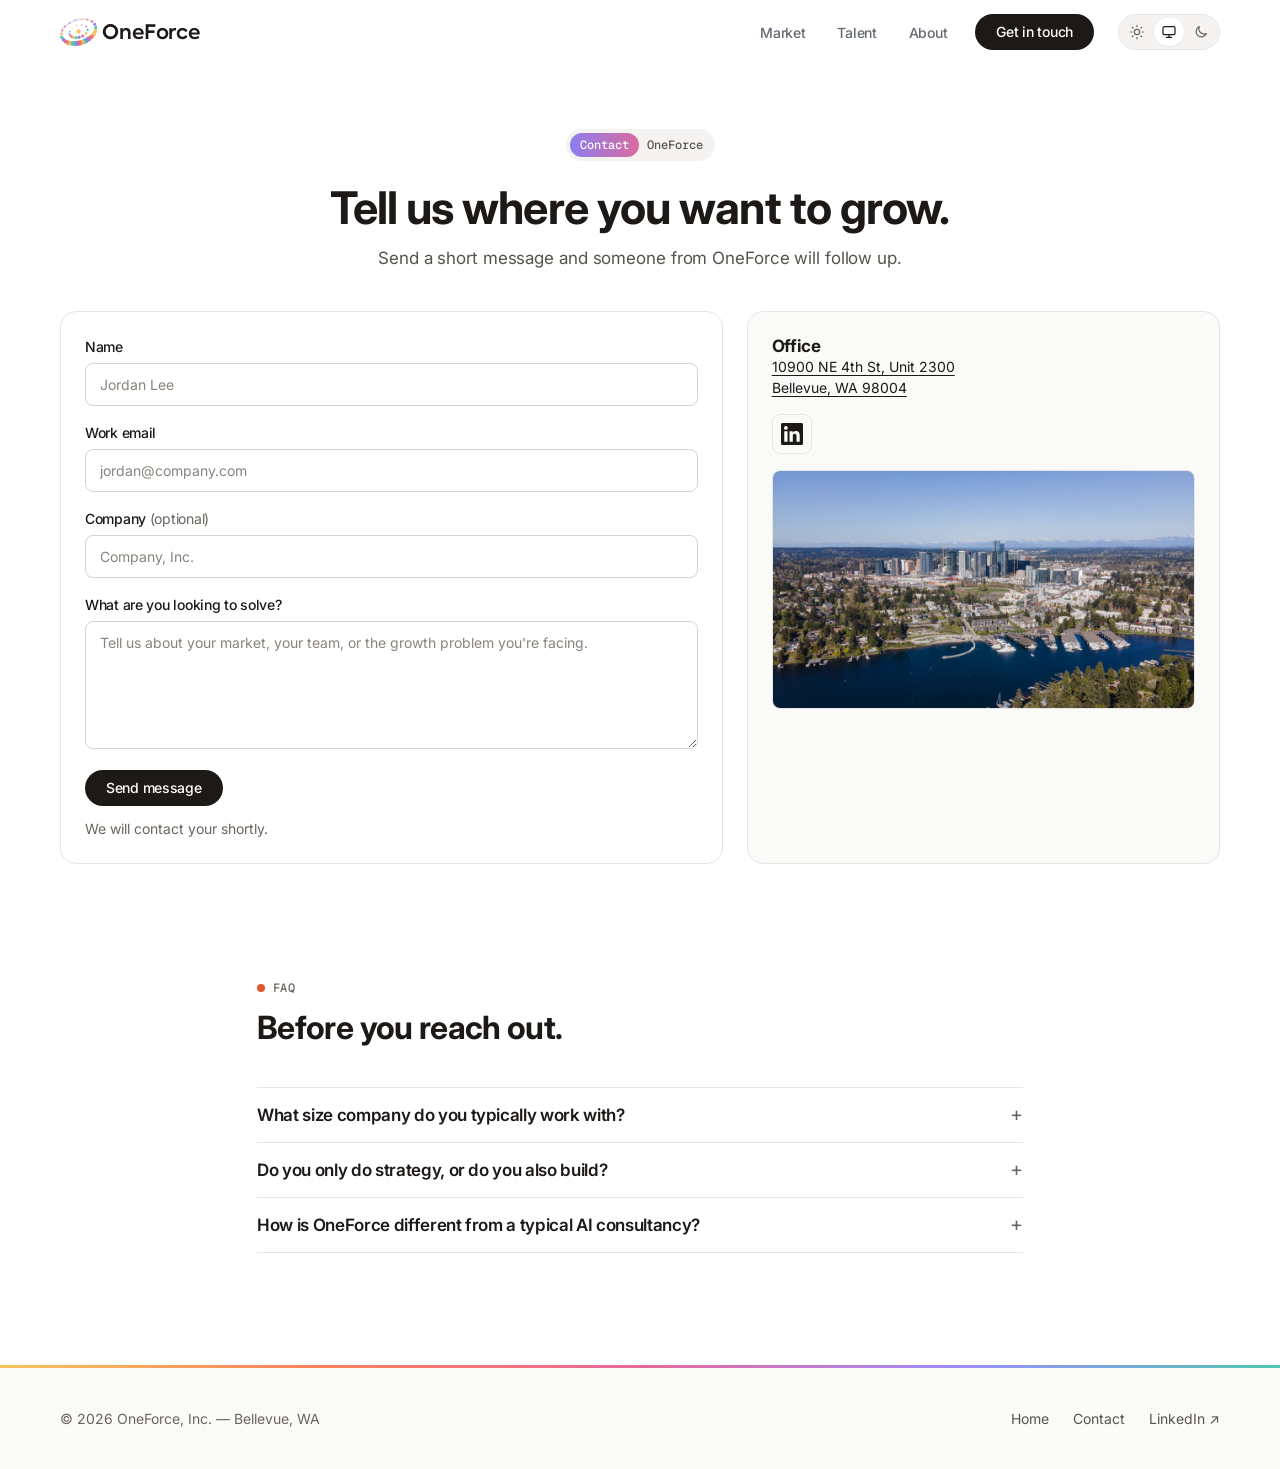
==== commit 0f35a2d8: "contact: drop LinkedIn/Phone/Email/Events rows, add LinkedIn icon under address and Bellevue image A" ====
--- a/contact.html
+++ b/contact.html
@@ -5,11 +5,19 @@
 <meta name="viewport" content="width=device-width, initial-scale=1" />
 <title>Contact — OneForce</title>
 <link rel="icon" type="image/svg+xml" href="favicon.svg" />
+<link rel="icon" type="image/png" sizes="32x32" href="favicon-32.png" />
+<link rel="icon" href="favicon.ico" sizes="48x48" />
+<link rel="apple-touch-icon" href="apple-touch-icon.png" />
 <meta name="description" content="OneForce deploys agentic AI to map your market's hidden opportunity, and the talent to capture it." />
 <meta property="og:type" content="website" />
 <meta property="og:title" content="Contact — OneForce" />
 <meta property="og:description" content="OneForce deploys agentic AI to map your market's hidden opportunity, and the talent to capture it." />
-<meta property="og:image" content="og-image.png" />
+<meta property="og:image" content="https://www.oneforce.com/og-image-v2.png" />
+<meta property="og:image:width" content="1200" />
+<meta property="og:image:height" content="630" />
+<meta property="og:image:alt" content="OneForce — See the fortune inside your market" />
+<meta property="og:url" content="https://www.oneforce.com/contact.html" />
+<meta name="twitter:image" content="https://www.oneforce.com/og-image-v2.png" />
 <meta name="twitter:card" content="summary_large_image" />
 <link rel="preconnect" href="https://fonts.googleapis.com" />
 <link rel="preconnect" href="https://fonts.gstatic.com" crossorigin />
@@ -85,10 +93,8 @@
     <aside class="panel soft info">
       <h2 style="font-size:17px;line-height:20px;letter-spacing:-.34px">Office</h2>
       <p style="margin-bottom:16px"><a href="https://www.google.com/maps/search/?api=1&amp;query=10900+NE+4th+St+Bellevue+WA+98004" target="_blank" rel="noopener">10900 NE 4th St, Unit 2300<br />Bellevue, WA 98004</a></p>
-      <div class="row"><span class="k">LinkedIn</span><a href="https://www.linkedin.com/company/oneforceinc/" target="_blank" rel="noopener">@oneforceinc</a></div>
-      <div class="row"><span class="k">Phone</span><span class="k">Coming soon</span></div>
-      <div class="row"><span class="k">Email</span><span class="k">Coming soon</span></div>
-      <div class="note"><strong>Events</strong><br />OneForce hosts events promoted on Luma, with relevant sessions recommended to each visitor. Listings launch here shortly — check back or follow us on LinkedIn.</div>
+      <a class="li-link" href="https://www.linkedin.com/company/oneforceinc/" target="_blank" rel="noopener" aria-label="OneForce on LinkedIn"><svg viewBox="0 0 24 24" width="22" height="22" fill="currentColor" aria-hidden="true"><path d="M20.45 20.45h-3.56v-5.57c0-1.33-.03-3.04-1.85-3.04-1.86 0-2.14 1.45-2.14 2.94v5.67H9.34V9h3.41v1.56h.05c.48-.9 1.64-1.85 3.37-1.85 3.6 0 4.27 2.37 4.27 5.45v6.29zM5.34 7.43a2.06 2.06 0 1 1 0-4.12 2.06 2.06 0 0 1 0 4.12zM7.12 20.45H3.56V9h3.56v11.45zM22.22 0H1.77C.79 0 0 .77 0 1.73v20.54C0 23.23.79 24 1.77 24h20.45c.98 0 1.78-.77 1.78-1.73V1.73C24 .77 23.2 0 22.22 0z"/></svg></a>
+      <img class="city" src="assets/bellevue.jpg" width="1000" height="563" alt="Aerial view of downtown Bellevue and Meydenbauer Bay" loading="lazy" />
     </aside>
   </div>
 </section>
--- a/styles.css
+++ b/styles.css
@@ -327,3 +327,7 @@
 @font-face{font-family:"Axiforma";src:url(assets/axiforma-semibold.woff2) format("woff2");font-weight:600;font-style:normal;font-display:swap}
 .brand{font-family:Axiforma,Inter,-apple-system,sans-serif;font-weight:600;font-size:20px;letter-spacing:-.2px;gap:5px}
 .brand .mark{height:28px;width:auto;flex:none;display:block}
+
+.info .li-link{display:inline-flex;align-items:center;justify-content:center;width:40px;height:40px;border:1px solid var(--line);border-radius:var(--r-small);color:var(--ink);text-decoration:none;margin-bottom:var(--s16)}
+.info .li-link:hover{border-color:var(--card-hover)}
+.info .city{display:block;width:100%;height:auto;border-radius:var(--r-small);border:1px solid var(--line)}
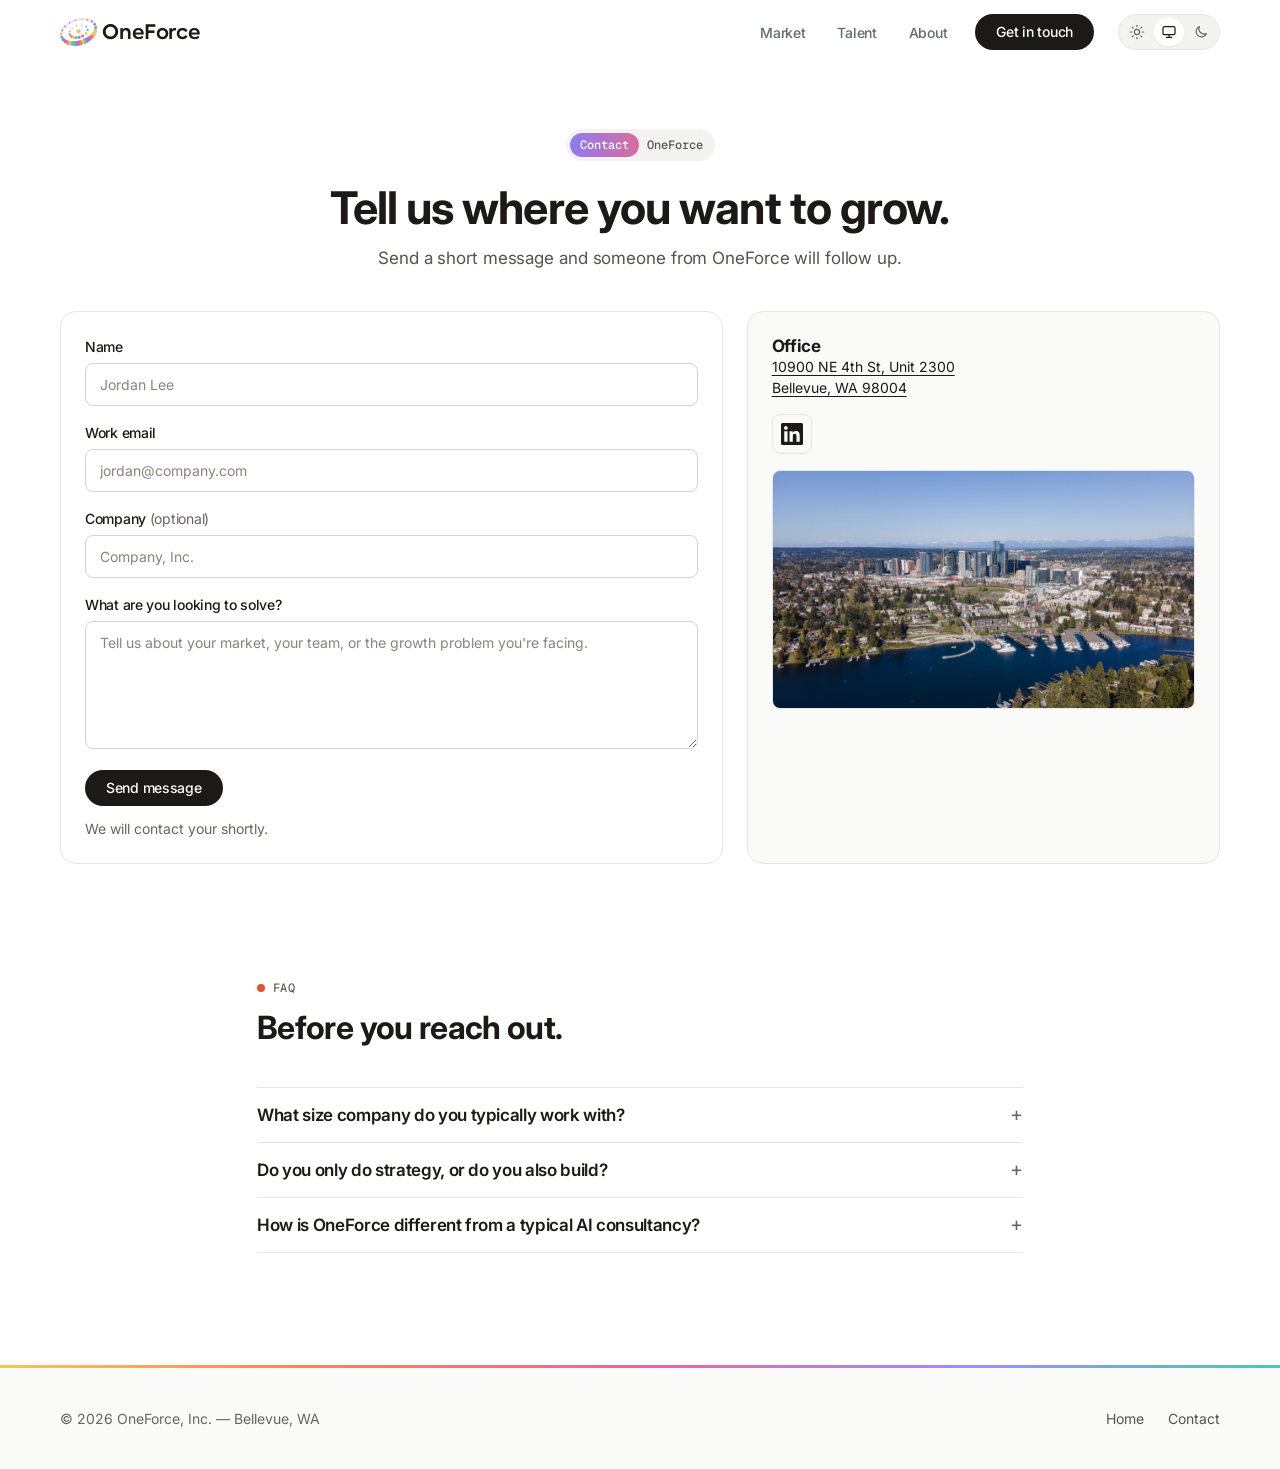
==== commit b7e9ec05: "Remove LinkedIn link from the footer" ====
--- a/contact.html
+++ b/contact.html
@@ -104,9 +104,9 @@
   <h2 style="margin-top:12px">Before you reach out.</h2>
   <div class="faq">
     <details><summary>What size company do you typically work with?</summary>
-      <p>Most engagements are with mid-market and enterprise companies in roughly the $100M–$1B revenue range — often technology services businesses, though we work across industries with companies that are technology-literate and ready to adopt agentic AI.</p></details>
+      <p>We work with small- and medium-sized businesses, fast-growing startups, and enterprises across industries - companies that are ready to unleash the full power of agentic AI.</p></details>
     <details><summary>Do you only do strategy, or do you also build?</summary>
-      <p>Both. We prioritize an AI-adoption roadmap by impact and ROI, then can drive the transformation ourselves and build custom solutions where warranted.</p></details>
+      <p>Both. We prioritize an AI-adoption roadmap by impact and ROI, then steer the AI transformation and build custom solutions as software-as-a-service.</p></details>
     <details><summary>How is OneForce different from a typical AI consultancy?</summary>
       <p>We combine transformation-level business dialogue with deep technical roots — the team has enterprise IT-deployment and product-engineering backgrounds from companies like Apple, Microsoft, HP, Intel, and Amazon, plus serial-entrepreneurship experience scaling startups past $100M in revenue.</p></details>
   </div>
@@ -115,7 +115,7 @@
 </main>
 <footer class="foot"><div class="wrap">
   <span>© 2026 OneForce, Inc. — Bellevue, WA</span>
-  <nav aria-label="Footer"><a href="index.html">Home</a><a href="contact.html">Contact</a><a href="https://www.linkedin.com/company/oneforceinc/" target="_blank" rel="noopener">LinkedIn ↗</a></nav>
+  <nav aria-label="Footer"><a href="index.html">Home</a><a href="contact.html">Contact</a></nav>
 </div></footer>
 <script>
 (function(){
